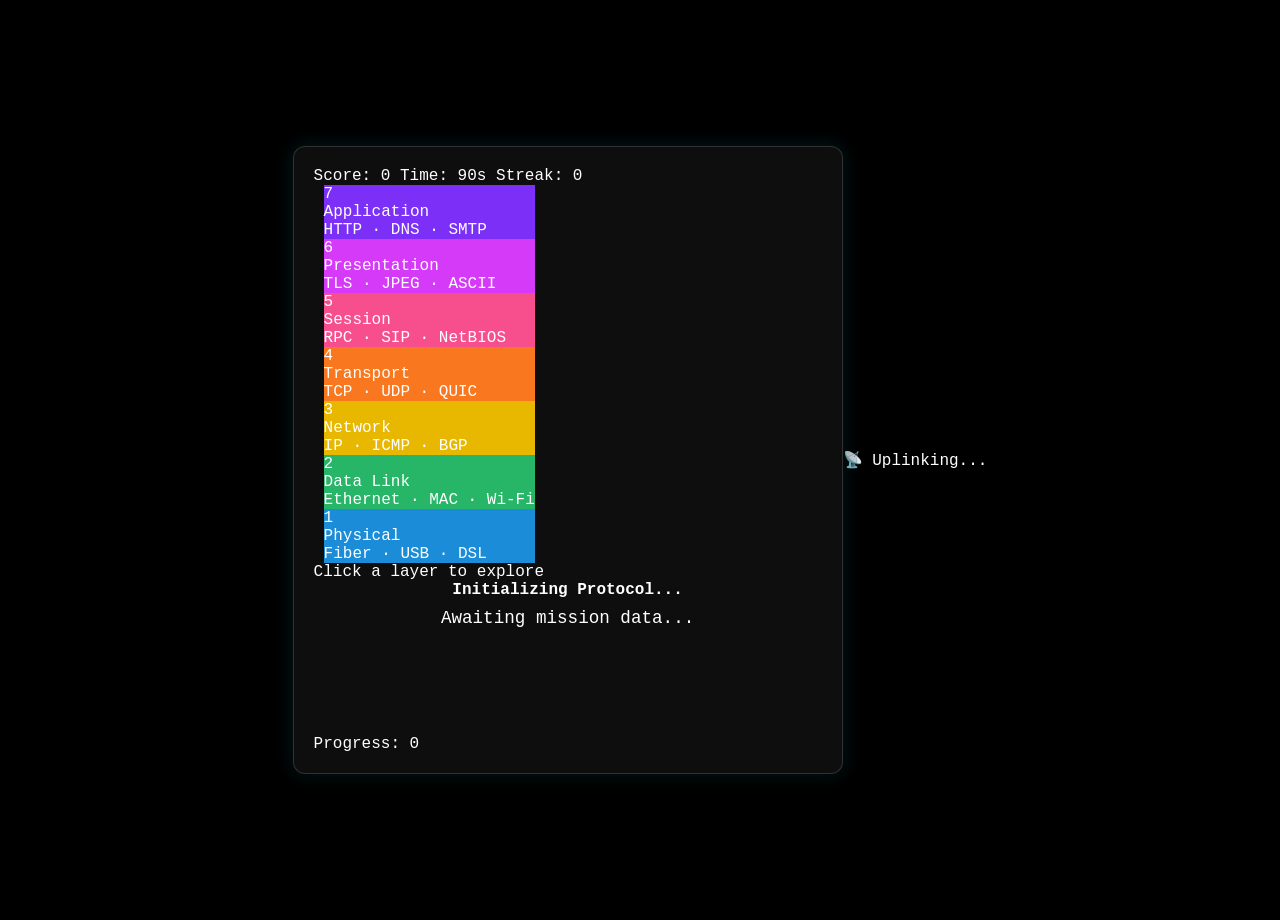
==== index.html @ a2200857 "Update meta tags and restructure HTML layout" ====
<!DOCTYPE html>
<html lang="en">
<head>
  <meta charset="UTF-8">
  <meta name="viewport" content="width=device-width, initial-scale=1.0, viewport-fit=cover">
  <meta name="description" content="Supreme OSI Model Quiz - Interactive Trainer and Logic Quiz.">
  <meta name="theme-color" content="#000000">
  <meta name="color-scheme" content="dark">
  
  <meta http-equiv="Content-Security-Policy" content="default-src 'none'; script-src 'self' 'unsafe-inline'; style-src 'self' 'unsafe-inline'; connect-src https://dark-hall-6deb.dylangrow.workers.dev; img-src 'self' data:; manifest-src 'self';">

  <link rel="icon" href="data:image/svg+xml,<svg xmlns=%22http://www.w3.org/2000/svg%22 viewBox=%220 0 100 100%22><text y=%22.9em%22 font-size=%2290%22>🌐</text></svg>">
  <link rel="stylesheet" href="style.css">
  <link rel="manifest" href="manifest.json">
  <title>OSI Protocol Trainer</title>
</head>
<body>

  <main id="game-container">
    <header id="hud">
      <span id="score">Score: 0</span>
      <span id="timer">Time: 90s</span>
      <span id="streak">Streak: 0</span>
    </header>

    <div class="progress-container">
      <div id="progress-bar"></div>
    </div>

    <div id="main-layout">
      
      <aside id="visual-stack-container">
        <div style="display:flex; gap:10px; align-items:flex-start;">
          
          <div id="packet-track">
            <div class="packet" id="pkt"></div>
          </div>

          <div id="osi-stack">
            <div class="layer" id="l7" style="background:#7b2ff7; --glow:#7b2ff755;" onclick="toggleLayerDetail(7)">
              <div class="layer-num">7</div>
              <div class="layer-name">Application</div>
              <div class="layer-proto tw" id="p7">HTTP · DNS · SMTP</div>
            </div>
            <div class="layer" id="l6" style="background:#d63af9; --glow:#d63af955;" onclick="toggleLayerDetail(6)">
              <div class="layer-num">6</div>
              <div class="layer-name">Presentation</div>
              <div class="layer-proto tw" id="p6">TLS · JPEG · ASCII</div>
            </div>
            <div class="layer" id="l5" style="background:#f74e8e; --glow:#f74e8e55;" onclick="toggleLayerDetail(5)">
              <div class="layer-num">5</div>
              <div class="layer-name">Session</div>
              <div class="layer-proto tw" id="p5">RPC · SIP · NetBIOS</div>
            </div>
            <div class="layer" id="l4" style="background:#f9771e; --glow:#f9771e55;" onclick="toggleLayerDetail(4)">
              <div class="layer-num">4</div>
              <div class="layer-name">Transport</div>
              <div class="layer-proto tw" id="p4">TCP · UDP · QUIC</div>
            </div>
            <div class="layer" id="l3" style="background:#e8b800; --glow:#e8b80055;" onclick="toggleLayerDetail(3)">
              <div class="layer-num">3</div>
              <div class="layer-name">Network</div>
              <div class="layer-proto tw" id="p3">IP · ICMP · BGP</div>
            </div>
            <div class="layer" id="l2" style="background:#27b567; --glow:#27b56755;" onclick="toggleLayerDetail(2)">
              <div class="layer-num">2</div>
              <div class="layer-name">Data Link</div>
              <div class="layer-proto tw" id="p2">Ethernet · MAC · Wi-Fi</div>
            </div>
            <div class="layer" id="l1" style="background:#1a8cd8; --glow:#1a8cd855;" onclick="toggleLayerDetail(1)">
              <div class="layer-num">1</div>
              <div class="layer-name">Physical</div>
              <div class="layer-proto tw" id="p1">Fiber · USB · DSL</div>
            </div>
          </div>
        </div>
        
        <div id="detail-panel" class="detail-panel"></div>
        <div class="legend">Click a layer to explore</div>
      </aside>

      <section id="question-container">
        <h2 id="layer-display">Initializing Protocol...</h2>
        <p id="question">Awaiting mission data...</p>
        <div id="options"></div>
        <div id="feedback" role="alert"></div>
      </section>
    </div>

    <div id="total">Progress: 0</div>
  </main>

  <div id="loading" style="display:none;">📡 Uplinking...</div>

  <script src="app.js" defer></script>
</body>
</html>
---- style.css ----
:root {
  --bg-color: #000000;
  --panel-bg: rgba(17, 17, 17, 0.85);
  --text-main: #ffffff;
  --cyan-neon: #00e5ff;
  --gold-neon: #ffb612; 
  --red-neon: #ff1744;
  --glass-border: rgba(255, 255, 255, 0.15);
}

/* Base Reset & Accessibility */
* {
  box-sizing: border-box;
}

body, html {
  margin: 0;
  padding: 0;
  width: 100%;
  min-height: 100dvh; /* Accounts for mobile address bars */
  background-color: var(--bg-color);
  color: var(--text-main);
  font-family: ui-monospace, SFMono-Regular, Menlo, Monaco, Consolas, "Courier New", monospace;
  display: flex;
  justify-content: center;
  align-items: center;
  overflow-x: hidden;
  padding: 10px;
}

/* Fixed Background */
#star-canvas {
  position: fixed; 
  top: 0; left: 0;
  width: 100%; height: 100%;
  z-index: 0;
  pointer-events: none;
}

/* Main UI Container */
#game-container {
  position: relative;
  z-index: 1;
  background: var(--panel-bg);
  backdrop-filter: blur(12px);
  -webkit-backdrop-filter: blur(12px);
  border: 1px solid var(--glass-border);
  border-radius: 12px;
  padding: 1.25rem; 
  width: 100%;
  max-width: 550px;
  max-height: calc(100dvh - 30px); /* Keeps it on screen */
  overflow-y: auto; /* Internal scroll for long questions */
  box-shadow: 0 8px 32px rgba(0, 0, 0, 0.5), 0 0 20px rgba(0, 229, 255, 0.15);
  display: flex;
  flex-direction: column;
}

h1 {
  margin: 0;
  font-size: 1.5rem;
  color: var(--cyan-neon);
  text-transform: uppercase;
  letter-spacing: 2px;
  text-shadow: 0 0 10px rgba(0, 229, 255, 0.5);
  text-align: center;
}

.progress-row {
  margin: 0.75rem 0;
}

#layer-display {
  font-size: 1rem;
  margin: 0 0 0.4rem 0;
  text-align: center;
  color: var(--text-main);
  font-weight: bold;
}

.progress-bar-wrap {
  width: 100%;
  height: 8px;
  background: rgba(255, 255, 255, 0.2);
  border-radius: 4px;
  overflow: hidden;
}

.progress-bar-fill {
  height: 100%;
  width: 14%;
  background: var(--gold-neon);
  box-shadow: 0 0 10px var(--gold-neon);
  transition: width 0.4s ease;
}

/* Question Area */
#question {
  font-size: 1.1rem;
  line-height: 1.4;
  margin-top: 0;
  margin-bottom: 1rem;
  text-align: center;
}

#options {
  display: flex;
  flex-direction: column;
  gap: 8px;
}

/* Senior-Friendly Buttons */
.option-btn {
  background: rgba(0, 0, 0, 0.6);
  color: var(--text-main);
  border: 1px solid var(--glass-border);
  padding: 12px 16px;
  border-radius: 6px;
  cursor: pointer;
  font-family: inherit;
  font-size: 1.05rem;
  min-height: 48px; /* Accessible touch target */
  transition: all 0.2s ease;
  text-align: left;
  line-height: 1.3;
}

.option-btn:hover:not(:disabled) {
  border-color: var(--cyan-neon);
  box-shadow: 0 0 10px rgba(0, 229, 255, 0.3);
  background: rgba(0, 229, 255, 0.1);
}

.option-btn:disabled {
  opacity: 0.5;
  cursor: not-allowed;
}

/* Feedback & Alerts */
#feedback {
  margin-top: 1rem;
  min-height: 4.5rem; /* Reserves space to prevent jumping */
}

.feedback-box {
  padding: 10px 14px;
  border-radius: 8px;
  font-size: 0.95rem;
  line-height: 1.4;
  text-align: left;
  animation: slideUp 0.3s ease-out forwards;
}

.feedback-box.success {
  background: rgba(0, 230, 118, 0.15);
  border-left: 4px solid #00e676;
  color: #00e676;
}

.feedback-box.error {
  background: rgba(255, 23, 68, 0.15);
  border-left: 4px solid #ff1744;
  color: #ff1744;
  font-weight: bold;
}

/* Post-Game Report */
.post-action {
  background: rgba(255, 23, 68, 0.1);
  border-left: 4px solid var(--red-neon);
  padding: 15px;
  margin: 10px 0;
  text-align: left;
  border-radius: 4px;
}

.post-action h3 { margin: 0 0 5px 0; color: var(--red-neon); font-size: 1.1rem; }
.post-action a { color: var(--cyan-neon); text-decoration: none; font-weight: bold; display: inline-block; margin-top: 8px; font-size: 1.05rem;}
.post-action a:hover { text-decoration: underline; color: var(--gold-neon); }

/* Interaction Animations */
.option-btn.correct-pulse {
  background: rgba(0, 230, 118, 0.2);
  border-color: #00e676;
  box-shadow: 0 0 15px rgba(0, 230, 118, 0.4);
  color: #00e676;
}

.option-btn.error-shake {
  background: rgba(255, 23, 68, 0.2);
  border-color: #ff1744;
  color: #ff1744;
  animation: errorShake 0.4s ease-in-out;
}

.option-btn.correct-highlight {
  border-color: #00e676;
  box-shadow: inset 0 0 10px rgba(0, 230, 118, 0.3);
}

@keyframes slideUp {
  from { transform: translateY(10px); opacity: 0; }
  to { transform: translateY(0); opacity: 1; }
}

@keyframes errorShake {
  0%, 100% { transform: translateX(0); }
  20%, 60% { transform: translateX(-6px); }
  40%, 80% { transform: translateX(6px); }
}

/* Scrollbar Handling */
#game-container::-webkit-scrollbar {
  width: 6px;
}
#game-container::-webkit-scrollbar-track {
  background: rgba(255,255,255,0.05); 
  border-radius: 4px;
}
#game-container::-webkit-scrollbar-thumb {
  background: rgba(255,255,255,0.2); 
  border-radius: 4px;
}
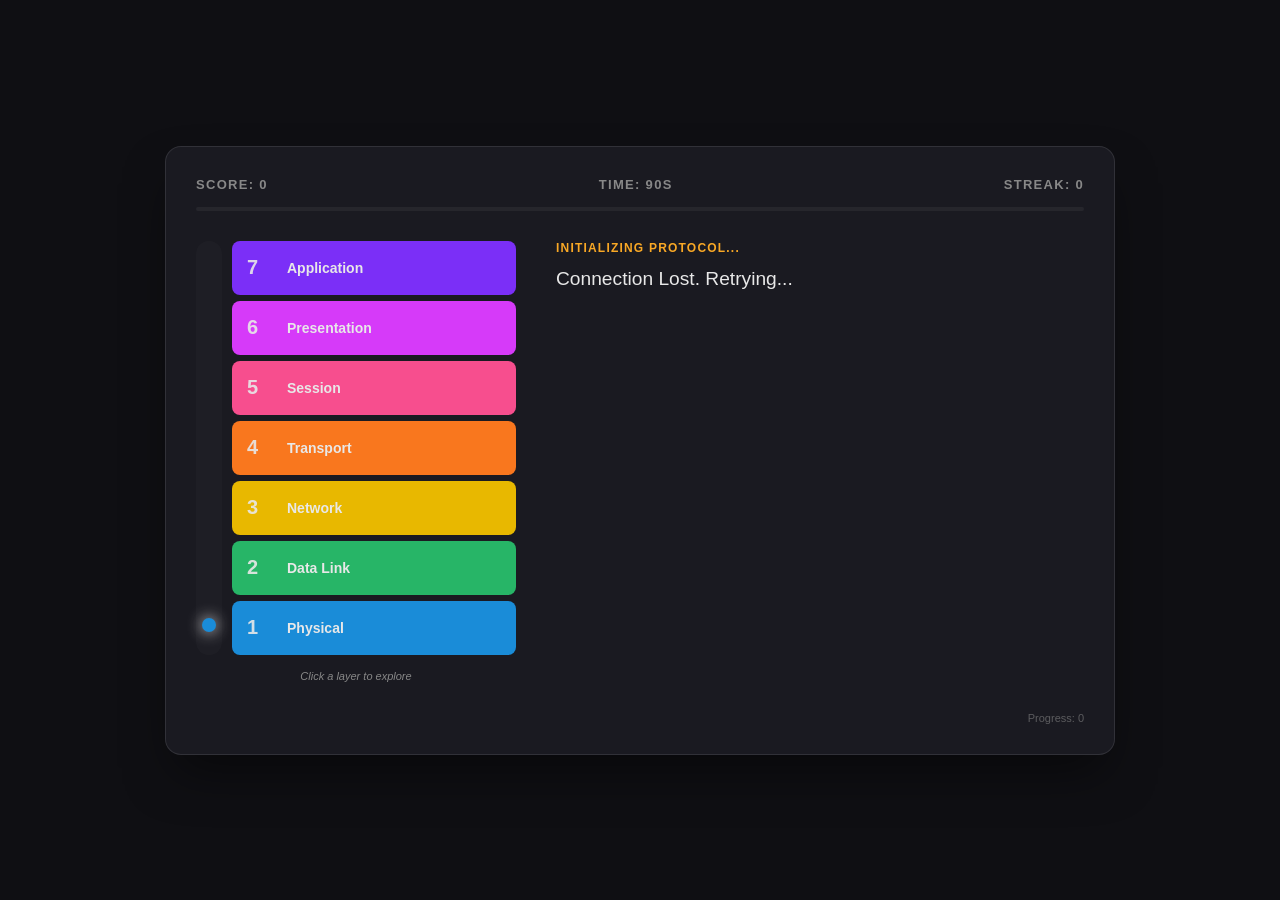
==== commit f4a4913a: "Change onclick handlers from toggleLayerDetail to toggle" ====
--- a/index.html
+++ b/index.html
@@ -37,37 +37,37 @@
           </div>
 
           <div id="osi-stack">
-            <div class="layer" id="l7" style="background:#7b2ff7; --glow:#7b2ff755;" onclick="toggleLayerDetail(7)">
+            <div class="layer" id="l7" style="background:#7b2ff7; --glow:#7b2ff755;" onclick="toggle(7)">
               <div class="layer-num">7</div>
               <div class="layer-name">Application</div>
               <div class="layer-proto tw" id="p7">HTTP · DNS · SMTP</div>
             </div>
-            <div class="layer" id="l6" style="background:#d63af9; --glow:#d63af955;" onclick="toggleLayerDetail(6)">
+            <div class="layer" id="l6" style="background:#d63af9; --glow:#d63af955;" onclick="toggle(6)">
               <div class="layer-num">6</div>
               <div class="layer-name">Presentation</div>
               <div class="layer-proto tw" id="p6">TLS · JPEG · ASCII</div>
             </div>
-            <div class="layer" id="l5" style="background:#f74e8e; --glow:#f74e8e55;" onclick="toggleLayerDetail(5)">
+            <div class="layer" id="l5" style="background:#f74e8e; --glow:#f74e8e55;" onclick="toggle(5)">
               <div class="layer-num">5</div>
               <div class="layer-name">Session</div>
               <div class="layer-proto tw" id="p5">RPC · SIP · NetBIOS</div>
             </div>
-            <div class="layer" id="l4" style="background:#f9771e; --glow:#f9771e55;" onclick="toggleLayerDetail(4)">
+            <div class="layer" id="l4" style="background:#f9771e; --glow:#f9771e55;" onclick="toggle(4)">
               <div class="layer-num">4</div>
               <div class="layer-name">Transport</div>
               <div class="layer-proto tw" id="p4">TCP · UDP · QUIC</div>
             </div>
-            <div class="layer" id="l3" style="background:#e8b800; --glow:#e8b80055;" onclick="toggleLayerDetail(3)">
+            <div class="layer" id="l3" style="background:#e8b800; --glow:#e8b80055;" onclick="toggle(3)">
               <div class="layer-num">3</div>
               <div class="layer-name">Network</div>
               <div class="layer-proto tw" id="p3">IP · ICMP · BGP</div>
             </div>
-            <div class="layer" id="l2" style="background:#27b567; --glow:#27b56755;" onclick="toggleLayerDetail(2)">
+            <div class="layer" id="l2" style="background:#27b567; --glow:#27b56755;" onclick="toggle(2)">
               <div class="layer-num">2</div>
               <div class="layer-name">Data Link</div>
               <div class="layer-proto tw" id="p2">Ethernet · MAC · Wi-Fi</div>
             </div>
-            <div class="layer" id="l1" style="background:#1a8cd8; --glow:#1a8cd855;" onclick="toggleLayerDetail(1)">
+            <div class="layer" id="l1" style="background:#1a8cd8; --glow:#1a8cd855;" onclick="toggle(1)">
               <div class="layer-num">1</div>
               <div class="layer-name">Physical</div>
               <div class="layer-proto tw" id="p1">Fiber · USB · DSL</div>
--- a/style.css
+++ b/style.css
@@ -1,223 +1,268 @@
 :root {
-  --bg-color: #000000;
-  --panel-bg: rgba(17, 17, 17, 0.85);
-  --text-main: #ffffff;
-  --cyan-neon: #00e5ff;
-  --gold-neon: #ffb612; 
-  --red-neon: #ff1744;
-  --glass-border: rgba(255, 255, 255, 0.15);
-}
-
-/* Base Reset & Accessibility */
-* {
-  box-sizing: border-box;
-}
-
-body, html {
-  margin: 0;
-  padding: 0;
+  --bg: #0f0f13;
+  --panel: #1a1a21;
+  --accent: #f9a825;
+  --text: #e8e8e8;
+  --text-muted: #888;
+  --border: rgba(255, 255, 255, 0.1);
+  --correct: #27b567;
+  --wrong: #f74e8e;
+}
+
+* { box-sizing: border-box; margin: 0; padding: 0; }
+
+body {
+  font-family: -apple-system, BlinkMacSystemFont, "Segoe UI", Roboto, sans-serif;
+  background: var(--bg);
+  color: var(--text);
+  min-height: 100vh;
+  display: flex;
+  align-items: center;
+  justify-content: center;
+  padding: 20px;
+}
+
+#game-container {
   width: 100%;
-  min-height: 100dvh; /* Accounts for mobile address bars */
-  background-color: var(--bg-color);
-  color: var(--text-main);
-  font-family: ui-monospace, SFMono-Regular, Menlo, Monaco, Consolas, "Courier New", monospace;
-  display: flex;
-  justify-content: center;
+  max-width: 950px;
+  background: var(--panel);
+  padding: 30px;
+  border-radius: 16px;
+  border: 1px solid var(--border);
+  box-shadow: 0 25px 50px -12px rgba(0, 0, 0, 0.5);
+}
+
+/* HUD & Progress */
+#hud {
+  display: flex;
+  justify-content: space-between;
+  font-size: 13px;
+  font-weight: 600;
+  text-transform: uppercase;
+  letter-spacing: 0.1em;
+  color: var(--text-muted);
+  margin-bottom: 15px;
+}
+
+.progress-container {
+  width: 100%;
+  height: 4px;
+  background: rgba(255,255,255,0.05);
+  border-radius: 2px;
+  margin-bottom: 30px;
+  overflow: hidden;
+}
+
+#progress-bar {
+  height: 100%;
+  width: 0%;
+  background: var(--accent);
+  transition: width 0.4s cubic-bezier(0.4, 0, 0.2, 1);
+  box-shadow: 0 0 10px var(--accent);
+}
+
+/* Layout Grid */
+#main-layout {
+  display: grid;
+  grid-template-columns: 320px 1fr;
+  gap: 40px;
+  align-items: start;
+}
+
+/* LEFT: OSI Visualizer */
+#visual-stack-container {
+  position: relative;
+}
+
+#packet-track {
+  width: 26px;
+  flex-shrink: 0;
+  position: relative;
+  align-self: stretch;
+  background: rgba(255,255,255,0.02);
+  border-radius: 13px;
+}
+
+/* ANIMATION FIX: Packet Transition */
+.packet {
+  position: absolute;
+  left: 50%;
+  transform: translateX(-50%);
+  width: 14px;
+  height: 14px;
+  border-radius: 50%;
+  z-index: 20;
+  pointer-events: none;
+  opacity: 0;
+  box-shadow: 0 0 15px currentColor;
+  transition: top 0.6s cubic-bezier(0.4, 0, 0.2, 1), opacity 0.3s, background 0.3s;
+}
+
+#osi-stack {
+  flex: 1;
+  display: flex;
+  flex-direction: column;
+  gap: 6px;
+}
+
+.layer {
+  position: relative;
+  border-radius: 8px;
+  height: 54px;
+  display: flex;
   align-items: center;
-  overflow-x: hidden;
-  padding: 10px;
-}
-
-/* Fixed Background */
-#star-canvas {
-  position: fixed; 
-  top: 0; left: 0;
-  width: 100%; height: 100%;
-  z-index: 0;
-  pointer-events: none;
-}
-
-/* Main UI Container */
-#game-container {
-  position: relative;
-  z-index: 1;
-  background: var(--panel-bg);
-  backdrop-filter: blur(12px);
-  -webkit-backdrop-filter: blur(12px);
-  border: 1px solid var(--glass-border);
-  border-radius: 12px;
-  padding: 1.25rem; 
-  width: 100%;
-  max-width: 550px;
-  max-height: calc(100dvh - 30px); /* Keeps it on screen */
-  overflow-y: auto; /* Internal scroll for long questions */
-  box-shadow: 0 8px 32px rgba(0, 0, 0, 0.5), 0 0 20px rgba(0, 229, 255, 0.15);
-  display: flex;
-  flex-direction: column;
-}
-
-h1 {
-  margin: 0;
-  font-size: 1.5rem;
-  color: var(--cyan-neon);
+  padding: 0 14px;
+  cursor: pointer;
+  transition: all 0.2s ease;
+  border: 1.5px solid transparent;
+  animation: slideIn 0.4s ease both;
+}
+
+.layer:hover {
+  transform: translateX(6px);
+  filter: brightness(1.1);
+}
+
+/* SYNC FIX: Active state for both Quiz and Explorer */
+.layer.active {
+  transform: translateX(8px) scale(1.02);
+  filter: brightness(1.15);
+  border-color: rgba(255,255,255,0.4) !important;
+  animation: pulse 2s infinite !important;
+  z-index: 10;
+}
+
+.layer-num { font-size: 20px; font-weight: 700; min-width: 30px; opacity: 0.9; }
+.layer-name { font-size: 14px; font-weight: 600; flex: 1; padding-left: 10px; }
+
+/* ANIMATION FIX: Typewriter base state */
+.layer-proto { 
+  font-size: 10px; 
+  opacity: 0.7; 
+  white-space: nowrap; 
+  overflow: hidden; 
+  width: 0; 
+}
+
+/* Detail Panel */
+.detail-panel {
+  margin-top: 15px;
+  border-radius: 10px;
+  padding: 18px;
+  border: 1px solid rgba(255,255,255,0.1);
+  background: rgba(255,255,255,0.03);
+  display: none;
+  animation: fadeUp 0.3s ease both;
+}
+.detail-panel.visible { display: block; }
+
+/* RIGHT: Quiz Section */
+#question-container {
+  animation: fadeUp 0.5s ease both;
+}
+
+#layer-display {
+  font-size: 12px;
+  color: var(--accent);
   text-transform: uppercase;
-  letter-spacing: 2px;
-  text-shadow: 0 0 10px rgba(0, 229, 255, 0.5);
+  margin-bottom: 10px;
+  letter-spacing: 0.1em;
+}
+
+#question {
+  font-size: 1.2rem;
+  line-height: 1.5;
+  margin-bottom: 25px;
+  font-weight: 500;
+}
+
+#options {
+  display: grid;
+  grid-template-columns: 1fr;
+  gap: 10px;
+}
+
+.option {
+  background: rgba(255,255,255,0.05);
+  border: 1px solid var(--border);
+  color: var(--text);
+  padding: 16px 20px;
+  border-radius: 10px;
+  cursor: pointer;
+  text-align: left;
+  font-size: 14px;
+  transition: all 0.2s;
+}
+
+.option:hover {
+  background: rgba(255,255,255,0.08);
+  border-color: rgba(255,255,255,0.3);
+  transform: translateY(-1px);
+}
+
+/* Feedback & Explanations */
+#feedback {
+  margin-top: 20px;
+  font-size: 15px;
+  font-weight: 600;
+}
+
+.expl {
+  display: block;
+  font-weight: 400;
+  font-size: 13px;
+  margin-top: 8px;
+  color: #aaa;
+  line-height: 1.4;
+}
+
+.correct { color: var(--correct); }
+.wrong { color: var(--wrong); }
+
+/* ANIMATION KEYFRAMES */
+@keyframes slideIn {
+  from { opacity: 0; transform: translateX(-30px); }
+  to { opacity: 1; transform: translateX(0); }
+}
+
+@keyframes pulse {
+  0%, 100% { box-shadow: 0 0 0 0 var(--glow); }
+  50% { box-shadow: 0 0 0 10px transparent; }
+}
+
+@keyframes fadeUp {
+  from { opacity: 0; transform: translateY(10px); }
+  to { opacity: 1; transform: translateY(0); }
+}
+
+@keyframes typewriter {
+  from { width: 0; }
+  to { width: 100%; }
+}
+
+.tw.run { animation: typewriter 0.8s steps(35) forwards; }
+
+#total {
+  margin-top: 30px;
+  font-size: 11px;
+  color: var(--text-muted);
+  text-align: right;
+  opacity: 0.6;
+}
+
+#loading {
+  position: fixed;
+  bottom: 20px;
+  right: 20px;
+  font-size: 12px;
+  color: var(--accent);
+  letter-spacing: 0.05em;
+}
+
+.legend {
+  margin-top: 15px;
+  font-size: 11px;
+  color: var(--text-muted);
   text-align: center;
-}
-
-.progress-row {
-  margin: 0.75rem 0;
-}
-
-#layer-display {
-  font-size: 1rem;
-  margin: 0 0 0.4rem 0;
-  text-align: center;
-  color: var(--text-main);
-  font-weight: bold;
-}
-
-.progress-bar-wrap {
-  width: 100%;
-  height: 8px;
-  background: rgba(255, 255, 255, 0.2);
-  border-radius: 4px;
-  overflow: hidden;
-}
-
-.progress-bar-fill {
-  height: 100%;
-  width: 14%;
-  background: var(--gold-neon);
-  box-shadow: 0 0 10px var(--gold-neon);
-  transition: width 0.4s ease;
-}
-
-/* Question Area */
-#question {
-  font-size: 1.1rem;
-  line-height: 1.4;
-  margin-top: 0;
-  margin-bottom: 1rem;
-  text-align: center;
-}
-
-#options {
-  display: flex;
-  flex-direction: column;
-  gap: 8px;
-}
-
-/* Senior-Friendly Buttons */
-.option-btn {
-  background: rgba(0, 0, 0, 0.6);
-  color: var(--text-main);
-  border: 1px solid var(--glass-border);
-  padding: 12px 16px;
-  border-radius: 6px;
-  cursor: pointer;
-  font-family: inherit;
-  font-size: 1.05rem;
-  min-height: 48px; /* Accessible touch target */
-  transition: all 0.2s ease;
-  text-align: left;
-  line-height: 1.3;
-}
-
-.option-btn:hover:not(:disabled) {
-  border-color: var(--cyan-neon);
-  box-shadow: 0 0 10px rgba(0, 229, 255, 0.3);
-  background: rgba(0, 229, 255, 0.1);
-}
-
-.option-btn:disabled {
-  opacity: 0.5;
-  cursor: not-allowed;
-}
-
-/* Feedback & Alerts */
-#feedback {
-  margin-top: 1rem;
-  min-height: 4.5rem; /* Reserves space to prevent jumping */
-}
-
-.feedback-box {
-  padding: 10px 14px;
-  border-radius: 8px;
-  font-size: 0.95rem;
-  line-height: 1.4;
-  text-align: left;
-  animation: slideUp 0.3s ease-out forwards;
-}
-
-.feedback-box.success {
-  background: rgba(0, 230, 118, 0.15);
-  border-left: 4px solid #00e676;
-  color: #00e676;
-}
-
-.feedback-box.error {
-  background: rgba(255, 23, 68, 0.15);
-  border-left: 4px solid #ff1744;
-  color: #ff1744;
-  font-weight: bold;
-}
-
-/* Post-Game Report */
-.post-action {
-  background: rgba(255, 23, 68, 0.1);
-  border-left: 4px solid var(--red-neon);
-  padding: 15px;
-  margin: 10px 0;
-  text-align: left;
-  border-radius: 4px;
-}
-
-.post-action h3 { margin: 0 0 5px 0; color: var(--red-neon); font-size: 1.1rem; }
-.post-action a { color: var(--cyan-neon); text-decoration: none; font-weight: bold; display: inline-block; margin-top: 8px; font-size: 1.05rem;}
-.post-action a:hover { text-decoration: underline; color: var(--gold-neon); }
-
-/* Interaction Animations */
-.option-btn.correct-pulse {
-  background: rgba(0, 230, 118, 0.2);
-  border-color: #00e676;
-  box-shadow: 0 0 15px rgba(0, 230, 118, 0.4);
-  color: #00e676;
-}
-
-.option-btn.error-shake {
-  background: rgba(255, 23, 68, 0.2);
-  border-color: #ff1744;
-  color: #ff1744;
-  animation: errorShake 0.4s ease-in-out;
-}
-
-.option-btn.correct-highlight {
-  border-color: #00e676;
-  box-shadow: inset 0 0 10px rgba(0, 230, 118, 0.3);
-}
-
-@keyframes slideUp {
-  from { transform: translateY(10px); opacity: 0; }
-  to { transform: translateY(0); opacity: 1; }
-}
-
-@keyframes errorShake {
-  0%, 100% { transform: translateX(0); }
-  20%, 60% { transform: translateX(-6px); }
-  40%, 80% { transform: translateX(6px); }
-}
-
-/* Scrollbar Handling */
-#game-container::-webkit-scrollbar {
-  width: 6px;
-}
-#game-container::-webkit-scrollbar-track {
-  background: rgba(255,255,255,0.05); 
-  border-radius: 4px;
-}
-#game-container::-webkit-scrollbar-thumb {
-  background: rgba(255,255,255,0.2); 
-  border-radius: 4px;
-}
+  font-style: italic;
+}
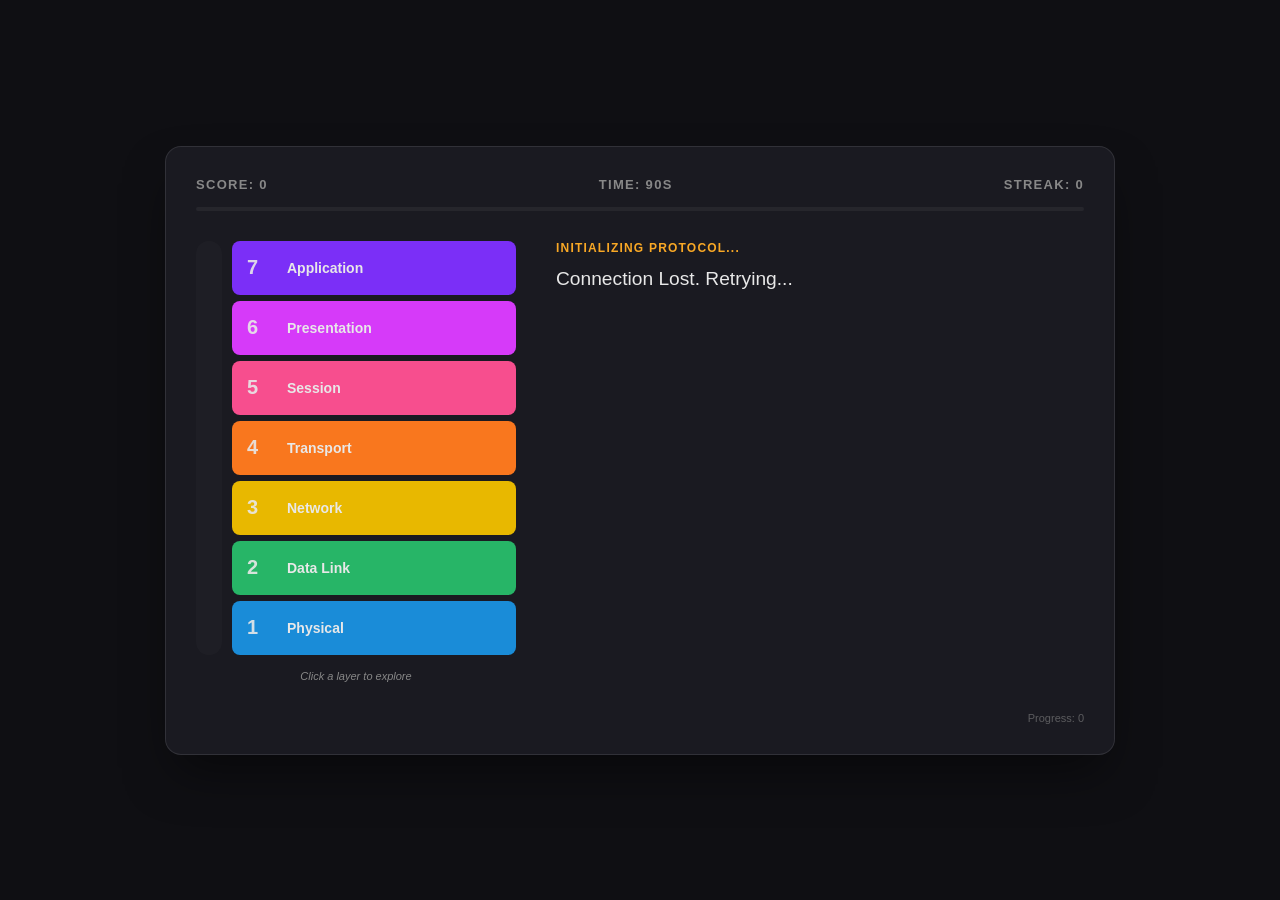
==== commit bc722cb3: "Refactor HTML structure and clean up code" ====
--- a/index.html
+++ b/index.html
@@ -3,15 +3,7 @@
 <head>
   <meta charset="UTF-8">
   <meta name="viewport" content="width=device-width, initial-scale=1.0, viewport-fit=cover">
-  <meta name="description" content="Supreme OSI Model Quiz - Interactive Trainer and Logic Quiz.">
-  <meta name="theme-color" content="#000000">
-  <meta name="color-scheme" content="dark">
-  
-  <meta http-equiv="Content-Security-Policy" content="default-src 'none'; script-src 'self' 'unsafe-inline'; style-src 'self' 'unsafe-inline'; connect-src https://dark-hall-6deb.dylangrow.workers.dev; img-src 'self' data:; manifest-src 'self';">
-
-  <link rel="icon" href="data:image/svg+xml,<svg xmlns=%22http://www.w3.org/2000/svg%22 viewBox=%220 0 100 100%22><text y=%22.9em%22 font-size=%2290%22>🌐</text></svg>">
   <link rel="stylesheet" href="style.css">
-  <link rel="manifest" href="manifest.json">
   <title>OSI Protocol Trainer</title>
 </head>
 <body>
@@ -40,37 +32,37 @@
             <div class="layer" id="l7" style="background:#7b2ff7; --glow:#7b2ff755;" onclick="toggle(7)">
               <div class="layer-num">7</div>
               <div class="layer-name">Application</div>
-              <div class="layer-proto tw" id="p7">HTTP · DNS · SMTP</div>
+              <div class="layer-proto" id="p7">HTTP · DNS · SMTP</div>
             </div>
             <div class="layer" id="l6" style="background:#d63af9; --glow:#d63af955;" onclick="toggle(6)">
               <div class="layer-num">6</div>
               <div class="layer-name">Presentation</div>
-              <div class="layer-proto tw" id="p6">TLS · JPEG · ASCII</div>
+              <div class="layer-proto" id="p6">TLS · JPEG · ASCII</div>
             </div>
             <div class="layer" id="l5" style="background:#f74e8e; --glow:#f74e8e55;" onclick="toggle(5)">
               <div class="layer-num">5</div>
               <div class="layer-name">Session</div>
-              <div class="layer-proto tw" id="p5">RPC · SIP · NetBIOS</div>
+              <div class="layer-proto" id="p5">RPC · SIP · NetBIOS</div>
             </div>
             <div class="layer" id="l4" style="background:#f9771e; --glow:#f9771e55;" onclick="toggle(4)">
               <div class="layer-num">4</div>
               <div class="layer-name">Transport</div>
-              <div class="layer-proto tw" id="p4">TCP · UDP · QUIC</div>
+              <div class="layer-proto" id="p4">TCP · UDP · QUIC</div>
             </div>
             <div class="layer" id="l3" style="background:#e8b800; --glow:#e8b80055;" onclick="toggle(3)">
               <div class="layer-num">3</div>
               <div class="layer-name">Network</div>
-              <div class="layer-proto tw" id="p3">IP · ICMP · BGP</div>
+              <div class="layer-proto" id="p3">IP · ICMP · BGP</div>
             </div>
             <div class="layer" id="l2" style="background:#27b567; --glow:#27b56755;" onclick="toggle(2)">
               <div class="layer-num">2</div>
               <div class="layer-name">Data Link</div>
-              <div class="layer-proto tw" id="p2">Ethernet · MAC · Wi-Fi</div>
+              <div class="layer-proto" id="p2">Ethernet · MAC · Wi-Fi</div>
             </div>
             <div class="layer" id="l1" style="background:#1a8cd8; --glow:#1a8cd855;" onclick="toggle(1)">
               <div class="layer-num">1</div>
               <div class="layer-name">Physical</div>
-              <div class="layer-proto tw" id="p1">Fiber · USB · DSL</div>
+              <div class="layer-proto" id="p1">Fiber · USB · DSL</div>
             </div>
           </div>
         </div>
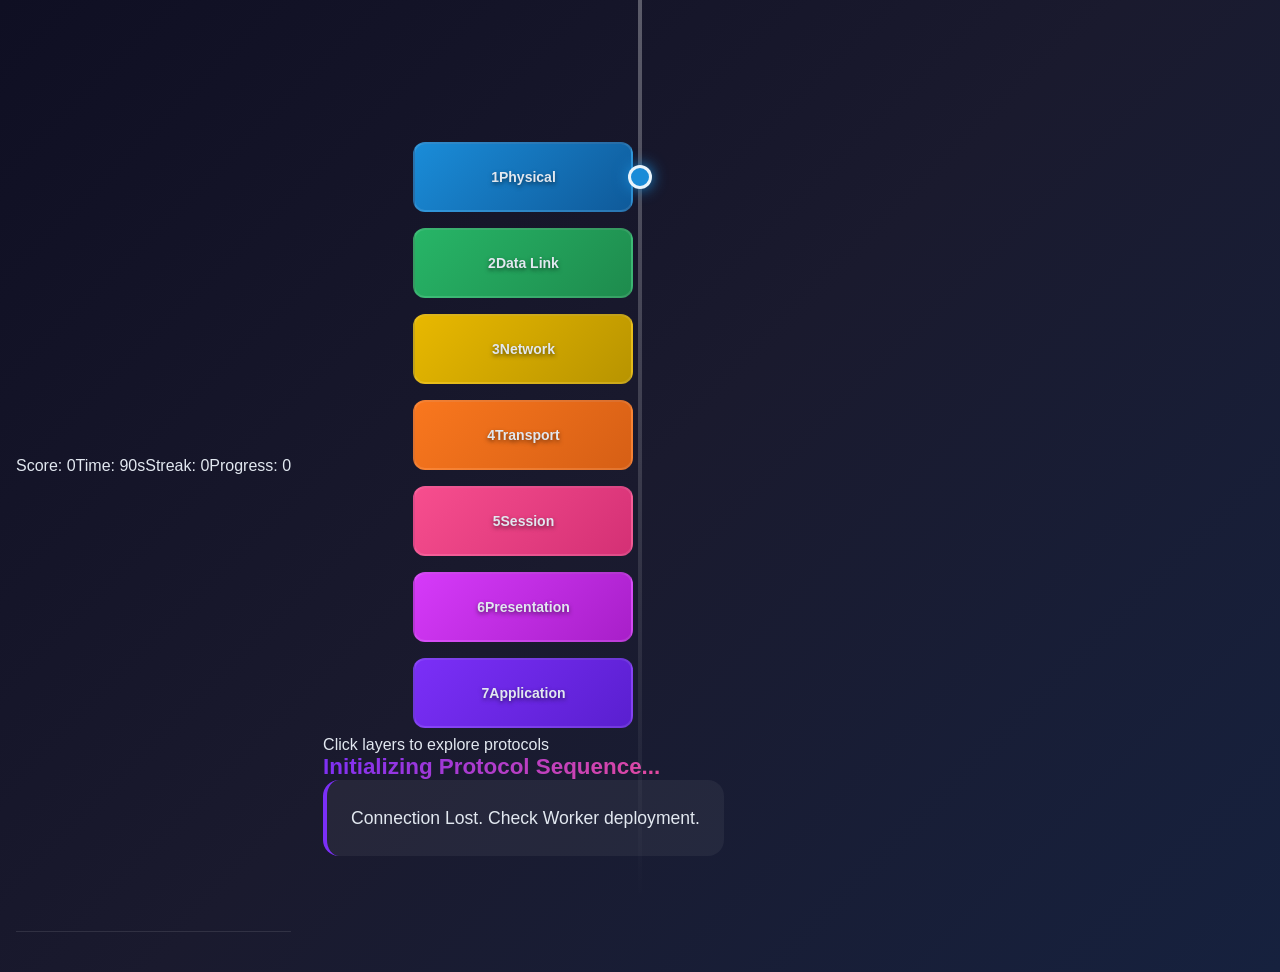
==== commit 69d3b505: "Rename title from 'OSI Protocol Trainer' to 'Fix My OSI Trainer'" ====
--- a/index.html
+++ b/index.html
@@ -4,85 +4,82 @@
   <meta charset="UTF-8">
   <meta name="viewport" content="width=device-width, initial-scale=1.0, viewport-fit=cover">
   <link rel="stylesheet" href="style.css">
-  <title>OSI Protocol Trainer</title>
+  <title>Fix My OSI Trainer</title>
 </head>
 <body>
-
-  <main id="game-container">
+  <div class="container">
+    <!-- HUD -->
     <header id="hud">
       <span id="score">Score: 0</span>
       <span id="timer">Time: 90s</span>
+      <div class="progress-container">
+        <div id="progress-fill" class="progress-fill"></div>
+      </div>
       <span id="streak">Streak: 0</span>
+      <span id="total">Progress: 0</span>
     </header>
 
-    <div class="progress-container">
-      <div id="progress-bar"></div>
-    </div>
-
     <div id="main-layout">
-      
+      <!-- LEFT: Visual Stack -->
       <aside id="visual-stack-container">
         <div style="display:flex; gap:10px; align-items:flex-start;">
-          
           <div id="packet-track">
             <div class="packet" id="pkt"></div>
           </div>
-
           <div id="osi-stack">
-            <div class="layer" id="l7" style="background:#7b2ff7; --glow:#7b2ff755;" onclick="toggle(7)">
+            <div class="layer" id="l7" onclick="toggle(7)">
               <div class="layer-num">7</div>
               <div class="layer-name">Application</div>
-              <div class="layer-proto" id="p7">HTTP · DNS · SMTP</div>
+              <div class="layer-proto proto-text" id="p7">HTTP · DNS · SMTP</div>
             </div>
-            <div class="layer" id="l6" style="background:#d63af9; --glow:#d63af955;" onclick="toggle(6)">
+            <div class="layer" id="l6" onclick="toggle(6)">
               <div class="layer-num">6</div>
               <div class="layer-name">Presentation</div>
-              <div class="layer-proto" id="p6">TLS · JPEG · ASCII</div>
+              <div class="layer-proto proto-text" id="p6">TLS · JPEG · ASCII</div>
             </div>
-            <div class="layer" id="l5" style="background:#f74e8e; --glow:#f74e8e55;" onclick="toggle(5)">
+            <div class="layer" id="l5" onclick="toggle(5)">
               <div class="layer-num">5</div>
               <div class="layer-name">Session</div>
-              <div class="layer-proto" id="p5">RPC · SIP · NetBIOS</div>
+              <div class="layer-proto proto-text" id="p5">RPC · SIP · NetBIOS</div>
             </div>
-            <div class="layer" id="l4" style="background:#f9771e; --glow:#f9771e55;" onclick="toggle(4)">
+            <div class="layer" id="l4" onclick="toggle(4)">
               <div class="layer-num">4</div>
               <div class="layer-name">Transport</div>
-              <div class="layer-proto" id="p4">TCP · UDP · QUIC</div>
+              <div class="layer-proto proto-text" id="p4">TCP · UDP · QUIC</div>
             </div>
-            <div class="layer" id="l3" style="background:#e8b800; --glow:#e8b80055;" onclick="toggle(3)">
+            <div class="layer" id="l3" onclick="toggle(3)">
               <div class="layer-num">3</div>
               <div class="layer-name">Network</div>
-              <div class="layer-proto" id="p3">IP · ICMP · BGP</div>
+              <div class="layer-proto proto-text" id="p3">IP · ICMP · BGP</div>
             </div>
-            <div class="layer" id="l2" style="background:#27b567; --glow:#27b56755;" onclick="toggle(2)">
+            <div class="layer" id="l2" onclick="toggle(2)">
               <div class="layer-num">2</div>
               <div class="layer-name">Data Link</div>
-              <div class="layer-proto" id="p2">Ethernet · MAC · Wi-Fi</div>
+              <div class="layer-proto proto-text" id="p2">Ethernet · MAC · Wi-Fi</div>
             </div>
-            <div class="layer" id="l1" style="background:#1a8cd8; --glow:#1a8cd855;" onclick="toggle(1)">
+            <div class="layer" id="l1" onclick="toggle(1)">
               <div class="layer-num">1</div>
               <div class="layer-name">Physical</div>
-              <div class="layer-proto" id="p1">Fiber · USB · DSL</div>
+              <div class="layer-proto proto-text" id="p1">Fiber · USB · DSL</div>
             </div>
           </div>
         </div>
         
         <div id="detail-panel" class="detail-panel"></div>
-        <div class="legend">Click a layer to explore</div>
+        <div class="legend">Click layers to explore protocols</div>
       </aside>
 
+      <!-- RIGHT: Quiz -->
       <section id="question-container">
-        <h2 id="layer-display">Initializing Protocol...</h2>
-        <p id="question">Awaiting mission data...</p>
+        <h2 id="layer-display">Initializing Protocol Sequence...</h2>
+        <div id="question">Awaiting layer transmission...</div>
         <div id="options"></div>
-        <div id="feedback" role="alert"></div>
+        <div id="feedback"></div>
       </section>
     </div>
 
-    <div id="total">Progress: 0</div>
-  </main>
-
-  <div id="loading" style="display:none;">📡 Uplinking...</div>
+    <div id="loading">📡 Uplinking to OSI Core...</div>
+  </div>
 
   <script src="app.js" defer></script>
 </body>
--- a/style.css
+++ b/style.css
@@ -1,268 +1,283 @@
-:root {
-  --bg: #0f0f13;
-  --panel: #1a1a21;
-  --accent: #f9a825;
-  --text: #e8e8e8;
-  --text-muted: #888;
-  --border: rgba(255, 255, 255, 0.1);
-  --correct: #27b567;
-  --wrong: #f74e8e;
-}
+/* OSI Model Trainer - Complete Responsive Stylesheet */
+/* 2-column layout: left stack+packet, right quiz. Fixes alignment, active states, animations. */
 
 * { box-sizing: border-box; margin: 0; padding: 0; }
-
-body {
-  font-family: -apple-system, BlinkMacSystemFont, "Segoe UI", Roboto, sans-serif;
-  background: var(--bg);
-  color: var(--text);
+body { 
+  font-family: 'Segoe UI', Tahoma, Geneva, Verdana, sans-serif; 
+  background: linear-gradient(135deg, #0f0f23 0%, #1a1a2e 50%, #16213e 100%);
+  color: #e2e8f0; 
+  min-height: 100vh; 
+  overflow-x: hidden;
+}
+
+.container {
+  display: flex;
   min-height: 100vh;
+  max-width: 1400px;
+  margin: 0 auto;
+  gap: 2rem;
+  padding: 1rem;
+}
+
+/* LEFT: OSI Stack + Packet Track */
+#osi-stack {
+  flex: 1;
+  display: flex;
+  flex-direction: column-reverse; /* Layer 1 (Physical) at bottom */
+  align-items: center;
+  position: relative;
+  height: 80vh;
+  max-width: 300px;
+  margin: auto;
+}
+
+.layer {
+  width: 220px;
+  height: 70px;
+  margin: 8px 0;
+  border-radius: 12px;
   display: flex;
   align-items: center;
   justify-content: center;
-  padding: 20px;
-}
-
-#game-container {
-  width: 100%;
-  max-width: 950px;
-  background: var(--panel);
-  padding: 30px;
-  border-radius: 16px;
-  border: 1px solid var(--border);
-  box-shadow: 0 25px 50px -12px rgba(0, 0, 0, 0.5);
-}
-
-/* HUD & Progress */
-#hud {
-  display: flex;
-  justify-content: space-between;
-  font-size: 13px;
-  font-weight: 600;
-  text-transform: uppercase;
-  letter-spacing: 0.1em;
-  color: var(--text-muted);
-  margin-bottom: 15px;
-}
-
-.progress-container {
-  width: 100%;
-  height: 4px;
-  background: rgba(255,255,255,0.05);
-  border-radius: 2px;
-  margin-bottom: 30px;
+  font-weight: 700;
+  font-size: 14px;
+  text-shadow: 0 2px 4px rgba(0,0,0,0.5);
+  cursor: pointer;
+  transition: all 0.4s cubic-bezier(0.25, 0.46, 0.45, 0.94);
+  position: relative;
   overflow: hidden;
-}
-
-#progress-bar {
-  height: 100%;
-  width: 0%;
-  background: var(--accent);
-  transition: width 0.4s cubic-bezier(0.4, 0, 0.2, 1);
-  box-shadow: 0 0 10px var(--accent);
-}
-
-/* Layout Grid */
-#main-layout {
-  display: grid;
-  grid-template-columns: 320px 1fr;
-  gap: 40px;
-  align-items: start;
-}
-
-/* LEFT: OSI Visualizer */
-#visual-stack-container {
-  position: relative;
-}
-
-#packet-track {
-  width: 26px;
-  flex-shrink: 0;
-  position: relative;
-  align-self: stretch;
-  background: rgba(255,255,255,0.02);
-  border-radius: 13px;
-}
-
-/* ANIMATION FIX: Packet Transition */
-.packet {
-  position: absolute;
+  border: 2px solid rgba(255,255,255,0.1);
+}
+
+.layer::before {
+  content: attr(data-name);
+  position: absolute;
+  z-index: 2;
+  opacity: 0;
+  transition: opacity 0.3s;
+}
+
+.layer.active::before { opacity: 1; }
+
+.layer.active {
+  transform: translateX(15px) scale(1.08);
+  box-shadow: 0 12px 40px rgba(0,255,0,0.4), 0 0 0 2px rgba(255,255,255,0.8);
+  filter: brightness(1.2) drop-shadow(0 8px 20px rgba(0,255,0,0.3));
+}
+
+/* Layer Colors (match your JS explorerData) */
+#l1 { background: linear-gradient(135deg, #1a8cd8, #0f5a9a); }
+#l2 { background: linear-gradient(135deg, #27b567, #1e8b4d); }
+#l3 { background: linear-gradient(135deg, #e8b800, #b89400); }
+#l4 { background: linear-gradient(135deg, #f9771e, #d65f15); }
+#l5 { background: linear-gradient(135deg, #f74e8e, #d43075); }
+#l6 { background: linear-gradient(135deg, #d63af9, #a81fc9); }
+#l7 { background: linear-gradient(135deg, #7b2ff7, #5a1fd0); }
+
+/* Tidbit Protocol Text Typewriter */
+.proto-text {
+  position: absolute;
+  bottom: -25px;
   left: 50%;
   transform: translateX(-50%);
-  width: 14px;
-  height: 14px;
+  font-size: 11px;
+  font-weight: 500;
+  color: rgba(255,255,255,0.9);
+  white-space: nowrap;
+  overflow: hidden;
+  width: 0;
+  border-right: 1px solid rgba(255,255,255,0.8);
+}
+
+.proto-text.run {
+  animation: 
+    typewriter 2.5s steps(25) forwards,
+    blink-caret 0.75s step-end infinite;
+}
+
+@keyframes typewriter {
+  to { width: 140px; }
+}
+@keyframes blink-caret {
+  0%, 50% { border-color: rgba(255,255,255,0.8); }
+  51%, 100% { border-color: transparent; }
+}
+
+#packet-track {
+  position: absolute;
+  left: 50%;
+  top: 0;
+  width: 4px;
+  height: 100%;
+  background: linear-gradient(to bottom, rgba(255,255,255,0.3), transparent);
+  transform: translateX(-50%);
+  z-index: 1;
+}
+
+#pkt {
+  position: absolute;
+  width: 24px;
+  height: 24px;
   border-radius: 50%;
-  z-index: 20;
-  pointer-events: none;
+  left: -10px; /* Center on track */
+  top: 0;
   opacity: 0;
-  box-shadow: 0 0 15px currentColor;
-  transition: top 0.6s cubic-bezier(0.4, 0, 0.2, 1), opacity 0.3s, background 0.3s;
-}
-
-#osi-stack {
+  transition: all 0.6s cubic-bezier(0.25, 0.46, 0.45, 0.94);
+  z-index: 10;
+  border: 3px solid rgba(255,255,255,0.9);
+}
+
+/* RIGHT: Quiz Panel */
+#quiz-container {
+  flex: 1.2;
+  max-width: 600px;
+  background: rgba(255,255,255,0.08);
+  backdrop-filter: blur(20px);
+  border-radius: 24px;
+  padding: 2rem;
+  border: 1px solid rgba(255,255,255,0.1);
+  box-shadow: 0 20px 60px rgba(0,0,0,0.3);
+}
+
+#hud {
+  display: flex;
+  justify-content: space-between;
+  align-items: center;
+  margin-bottom: 1.5rem;
+  padding-bottom: 1rem;
+  border-bottom: 1px solid rgba(255,255,255,0.1);
+}
+
+#layer-display {
+  font-size: 1.4rem;
+  font-weight: 800;
+  background: linear-gradient(135deg, #7b2ff7, #f74e8e);
+  -webkit-background-clip: text;
+  -webkit-text-fill-color: transparent;
+  background-clip: text;
+}
+
+#progress-bar {
+  height: 6px;
+  background: rgba(255,255,255,0.2);
+  border-radius: 3px;
+  overflow: hidden;
   flex: 1;
-  display: flex;
-  flex-direction: column;
-  gap: 6px;
-}
-
-.layer {
-  position: relative;
-  border-radius: 8px;
-  height: 54px;
-  display: flex;
-  align-items: center;
-  padding: 0 14px;
-  cursor: pointer;
-  transition: all 0.2s ease;
-  border: 1.5px solid transparent;
-  animation: slideIn 0.4s ease both;
-}
-
-.layer:hover {
-  transform: translateX(6px);
-  filter: brightness(1.1);
-}
-
-/* SYNC FIX: Active state for both Quiz and Explorer */
-.layer.active {
-  transform: translateX(8px) scale(1.02);
-  filter: brightness(1.15);
-  border-color: rgba(255,255,255,0.4) !important;
-  animation: pulse 2s infinite !important;
-  z-index: 10;
-}
-
-.layer-num { font-size: 20px; font-weight: 700; min-width: 30px; opacity: 0.9; }
-.layer-name { font-size: 14px; font-weight: 600; flex: 1; padding-left: 10px; }
-
-/* ANIMATION FIX: Typewriter base state */
-.layer-proto { 
-  font-size: 10px; 
-  opacity: 0.7; 
-  white-space: nowrap; 
-  overflow: hidden; 
-  width: 0; 
-}
-
-/* Detail Panel */
-.detail-panel {
-  margin-top: 15px;
-  border-radius: 10px;
-  padding: 18px;
-  border: 1px solid rgba(255,255,255,0.1);
-  background: rgba(255,255,255,0.03);
-  display: none;
-  animation: fadeUp 0.3s ease both;
-}
-.detail-panel.visible { display: block; }
-
-/* RIGHT: Quiz Section */
-#question-container {
-  animation: fadeUp 0.5s ease both;
-}
-
-#layer-display {
-  font-size: 12px;
-  color: var(--accent);
-  text-transform: uppercase;
-  margin-bottom: 10px;
-  letter-spacing: 0.1em;
-}
+  margin-left: 1rem;
+}
+
+#progress-fill {
+  height: 100%;
+  background: linear-gradient(90deg, #27b567, #4ade80);
+  width: 0%;
+  transition: width 0.5s ease;
+  border-radius: 3px;
+}
+
+.stats { font-size: 0.9rem; opacity: 0.8; }
 
 #question {
-  font-size: 1.2rem;
-  line-height: 1.5;
-  margin-bottom: 25px;
-  font-weight: 500;
+  background: rgba(255,255,255,0.05);
+  padding: 1.5rem;
+  border-radius: 16px;
+  font-size: 1.1rem;
+  line-height: 1.6;
+  margin-bottom: 1.5rem;
+  border-left: 4px solid #7b2ff7;
 }
 
 #options {
   display: grid;
-  grid-template-columns: 1fr;
-  gap: 10px;
+  gap: 1rem;
+  margin-bottom: 1rem;
 }
 
 .option {
-  background: rgba(255,255,255,0.05);
-  border: 1px solid var(--border);
-  color: var(--text);
-  padding: 16px 20px;
-  border-radius: 10px;
+  background: rgba(255,255,255,0.1);
+  border: 2px solid rgba(255,255,255,0.2);
+  padding: 1rem 1.2rem;
+  border-radius: 12px;
+  font-size: 1rem;
   cursor: pointer;
+  transition: all 0.3s ease;
   text-align: left;
-  font-size: 14px;
-  transition: all 0.2s;
 }
 
 .option:hover {
-  background: rgba(255,255,255,0.08);
-  border-color: rgba(255,255,255,0.3);
-  transform: translateY(-1px);
-}
-
-/* Feedback & Explanations */
+  background: rgba(255,255,255,0.2);
+  border-color: rgba(255,255,255,0.4);
+  transform: translateY(-2px);
+  box-shadow: 0 8px 25px rgba(0,0,0,0.2);
+}
+
+.option:active { transform: translateY(0); }
+
 #feedback {
-  margin-top: 20px;
-  font-size: 15px;
+  min-height: 60px;
+  padding: 1rem;
+  border-radius: 12px;
   font-weight: 600;
-}
-
-.expl {
-  display: block;
-  font-weight: 400;
-  font-size: 13px;
-  margin-top: 8px;
-  color: #aaa;
-  line-height: 1.4;
-}
-
-.correct { color: var(--correct); }
-.wrong { color: var(--wrong); }
-
-/* ANIMATION KEYFRAMES */
-@keyframes slideIn {
-  from { opacity: 0; transform: translateX(-30px); }
-  to { opacity: 1; transform: translateX(0); }
-}
-
-@keyframes pulse {
-  0%, 100% { box-shadow: 0 0 0 0 var(--glow); }
-  50% { box-shadow: 0 0 0 10px transparent; }
-}
-
-@keyframes fadeUp {
-  from { opacity: 0; transform: translateY(10px); }
-  to { opacity: 1; transform: translateY(0); }
-}
-
-@keyframes typewriter {
-  from { width: 0; }
-  to { width: 100%; }
-}
-
-.tw.run { animation: typewriter 0.8s steps(35) forwards; }
-
-#total {
-  margin-top: 30px;
-  font-size: 11px;
-  color: var(--text-muted);
-  text-align: right;
-  opacity: 0.6;
-}
-
-#loading {
+  text-align: center;
+  margin-top: 1rem;
+}
+
+#loading { 
+  position: absolute;
+  top: 50%;
+  left: 50%;
+  transform: translate(-50%, -50%);
+  color: #7b2ff7;
+  font-size: 1.2rem;
+}
+
+/* Detail Panel (Right side overlay or bottom) */
+#detail-panel {
   position: fixed;
   bottom: 20px;
   right: 20px;
-  font-size: 12px;
-  color: var(--accent);
-  letter-spacing: 0.05em;
-}
-
-.legend {
-  margin-top: 15px;
-  font-size: 11px;
-  color: var(--text-muted);
-  text-align: center;
-  font-style: italic;
-}
+  width: 320px;
+  max-height: 200px;
+  background: rgba(15,15,35,0.95);
+  backdrop-filter: blur(20px);
+  border-radius: 16px;
+  padding: 1.2rem;
+  border: 1px solid rgba(255,255,255,0.15);
+  box-shadow: 0 20px 60px rgba(0,0,0,0.4);
+  z-index: 100;
+  visibility: hidden;
+  opacity: 0;
+  transition: all 0.4s cubic-bezier(0.25, 0.46, 0.45, 0.94);
+}
+
+#detail-panel.visible {
+  visibility: visible;
+  opacity: 1;
+  transform: translateY(-10px);
+}
+
+.expl { display: block; margin-top: 0.5rem; opacity: 0.8; font-size: 0.9rem; }
+
+/* Responsive */
+@media (max-width: 768px) {
+  .container { flex-direction: column; padding: 0.5rem; }
+  #osi-stack { height: 50vh; max-width: none; }
+  .layer { width: 180px; height: 50px; font-size: 12px; margin: 4px 0; }
+  #quiz-container { padding: 1.5rem; border-radius: 16px; }
+  #detail-panel { 
+    position: relative;
+    bottom: auto;
+    right: auto;
+    width: 100%;
+    max-height: none;
+    margin-top: 1rem;
+  }
+}
+
+@media (max-width: 480px) {
+  #options { grid-template-columns: 1fr; }
+  .layer { width: 160px; height: 45px; }
+}
+
+/* Utilities */
+.fade-in { animation: fadeIn 0.8s ease-in; }
+@keyframes fadeIn { from { opacity: 0; transform: translateY(20px); } to { opacity: 1; transform: translateY(0); } }
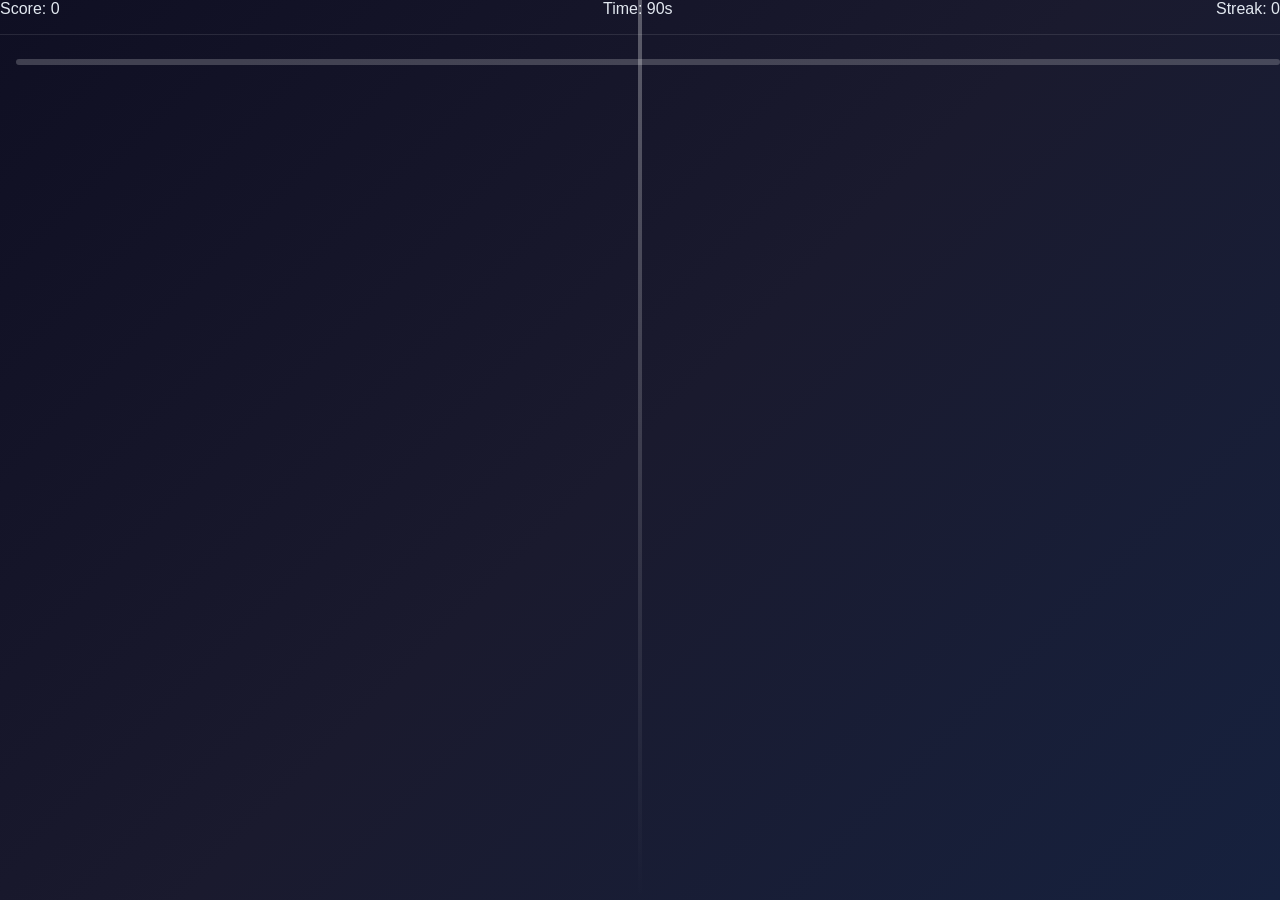
==== commit 8e4c358f: "Change title and restructure HTML layout Updated the title and modified the structure of the HTML la" ====
--- a/index.html
+++ b/index.html
@@ -4,83 +4,26 @@
   <meta charset="UTF-8">
   <meta name="viewport" content="width=device-width, initial-scale=1.0, viewport-fit=cover">
   <link rel="stylesheet" href="style.css">
-  <title>Fix My OSI Trainer</title>
+  <title>OSI Protocol Trainer</title>
 </head>
 <body>
-  <div class="container">
-    <!-- HUD -->
+  <main id="game-container">
     <header id="hud">
       <span id="score">Score: 0</span>
       <span id="timer">Time: 90s</span>
-      <div class="progress-container">
-        <div id="progress-fill" class="progress-fill"></div>
-      </div>
       <span id="streak">Streak: 0</span>
-      <span id="total">Progress: 0</span>
     </header>
 
+    <div class="progress-container">
+      <div id="progress-bar"></div>
+    </div>
+
     <div id="main-layout">
-      <!-- LEFT: Visual Stack -->
       <aside id="visual-stack-container">
         <div style="display:flex; gap:10px; align-items:flex-start;">
           <div id="packet-track">
             <div class="packet" id="pkt"></div>
           </div>
+
           <div id="osi-stack">
-            <div class="layer" id="l7" onclick="toggle(7)">
-              <div class="layer-num">7</div>
-              <div class="layer-name">Application</div>
-              <div class="layer-proto proto-text" id="p7">HTTP · DNS · SMTP</div>
-            </div>
-            <div class="layer" id="l6" onclick="toggle(6)">
-              <div class="layer-num">6</div>
-              <div class="layer-name">Presentation</div>
-              <div class="layer-proto proto-text" id="p6">TLS · JPEG · ASCII</div>
-            </div>
-            <div class="layer" id="l5" onclick="toggle(5)">
-              <div class="layer-num">5</div>
-              <div class="layer-name">Session</div>
-              <div class="layer-proto proto-text" id="p5">RPC · SIP · NetBIOS</div>
-            </div>
-            <div class="layer" id="l4" onclick="toggle(4)">
-              <div class="layer-num">4</div>
-              <div class="layer-name">Transport</div>
-              <div class="layer-proto proto-text" id="p4">TCP · UDP · QUIC</div>
-            </div>
-            <div class="layer" id="l3" onclick="toggle(3)">
-              <div class="layer-num">3</div>
-              <div class="layer-name">Network</div>
-              <div class="layer-proto proto-text" id="p3">IP · ICMP · BGP</div>
-            </div>
-            <div class="layer" id="l2" onclick="toggle(2)">
-              <div class="layer-num">2</div>
-              <div class="layer-name">Data Link</div>
-              <div class="layer-proto proto-text" id="p2">Ethernet · MAC · Wi-Fi</div>
-            </div>
-            <div class="layer" id="l1" onclick="toggle(1)">
-              <div class="layer-num">1</div>
-              <div class="layer-name">Physical</div>
-              <div class="layer-proto proto-text" id="p1">Fiber · USB · DSL</div>
-            </div>
-          </div>
-        </div>
-        
-        <div id="detail-panel" class="detail-panel"></div>
-        <div class="legend">Click layers to explore protocols</div>
-      </aside>
-
-      <!-- RIGHT: Quiz -->
-      <section id="question-container">
-        <h2 id="layer-display">Initializing Protocol Sequence...</h2>
-        <div id="question">Awaiting layer transmission...</div>
-        <div id="options"></div>
-        <div id="feedback"></div>
-      </section>
-    </div>
-
-    <div id="loading">📡 Uplinking to OSI Core...</div>
-  </div>
-
-  <script src="app.js" defer></script>
-</body>
-</html>
+            <div
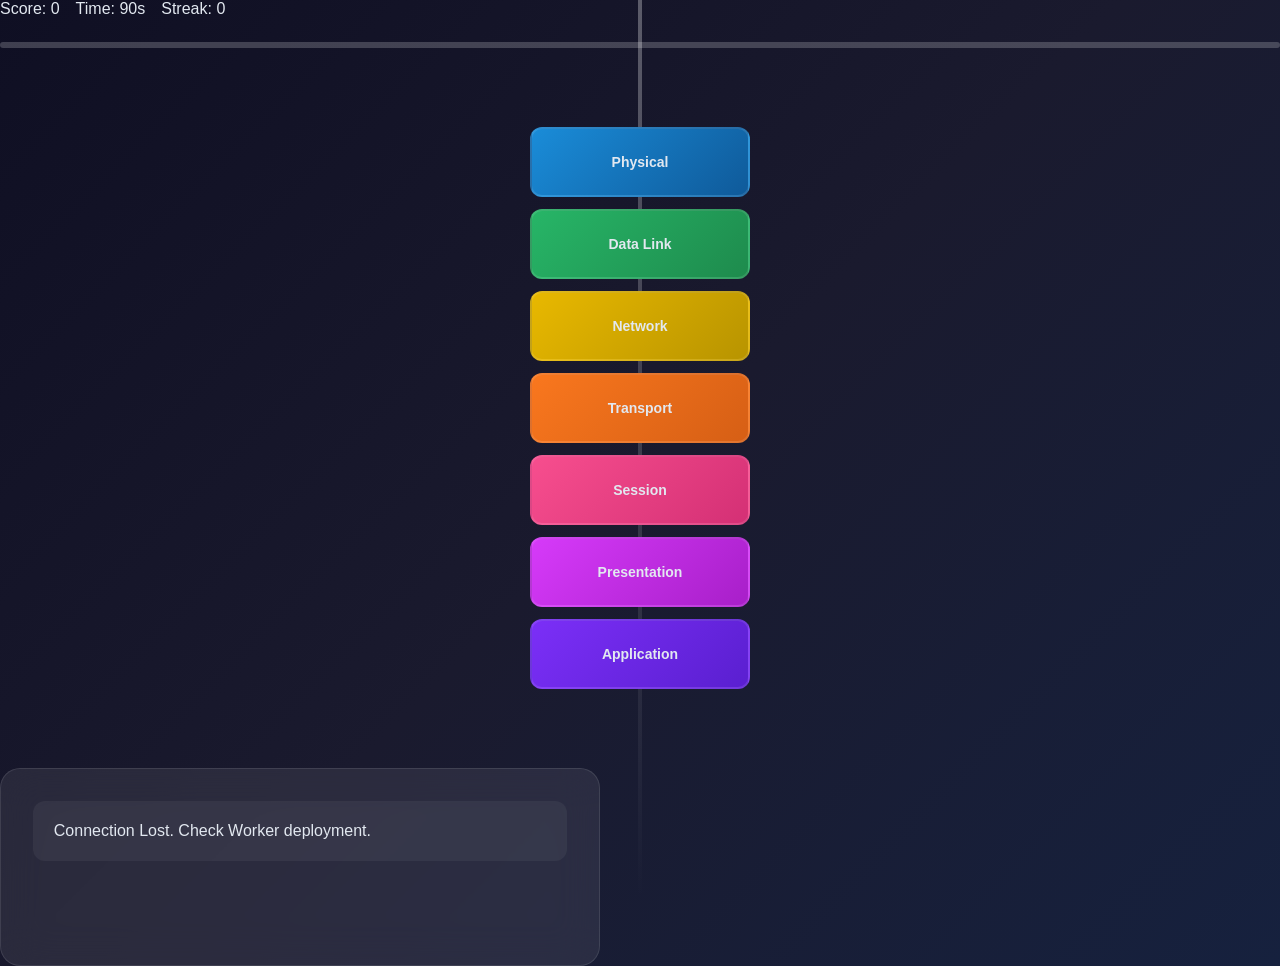
==== commit c8299ca5: "Refactor HTML structure for OSI Protocol Trainer" ====
--- a/index.html
+++ b/index.html
@@ -6,24 +6,63 @@
   <link rel="stylesheet" href="style.css">
   <title>OSI Protocol Trainer</title>
 </head>
+
 <body>
   <main id="game-container">
+
+    <!-- HUD -->
     <header id="hud">
       <span id="score">Score: 0</span>
       <span id="timer">Time: 90s</span>
       <span id="streak">Streak: 0</span>
     </header>
 
+    <!-- Progress -->
     <div class="progress-container">
       <div id="progress-bar"></div>
     </div>
 
+    <!-- MAIN LAYOUT -->
     <div id="main-layout">
+
+      <!-- LEFT: STACK -->
       <aside id="visual-stack-container">
-        <div style="display:flex; gap:10px; align-items:flex-start;">
+        <div class="stack-wrapper">
+
+          <!-- Packet Track -->
           <div id="packet-track">
-            <div class="packet" id="pkt"></div>
+            <div id="pkt"></div>
           </div>
 
+          <!-- OSI STACK -->
           <div id="osi-stack">
-            <div
+
+            <div id="l7" class="layer" data-name="Application"></div>
+            <div id="l6" class="layer" data-name="Presentation"></div>
+            <div id="l5" class="layer" data-name="Session"></div>
+            <div id="l4" class="layer" data-name="Transport"></div>
+            <div id="l3" class="layer" data-name="Network"></div>
+            <div id="l2" class="layer" data-name="Data Link"></div>
+            <div id="l1" class="layer" data-name="Physical"></div>
+
+          </div>
+        </div>
+      </aside>
+
+      <!-- RIGHT: QUIZ -->
+      <section id="quiz-container">
+
+        <div id="question">Loading question...</div>
+
+        <div id="options"></div>
+
+        <div id="feedback"></div>
+
+      </section>
+
+    </div>
+  </main>
+
+  <script src="app.js"></script>
+</body>
+</html>
--- a/style.css
+++ b/style.css
@@ -1,7 +1,7 @@
-/* OSI Model Trainer - Complete Responsive Stylesheet */
-/* 2-column layout: left stack+packet, right quiz. Fixes alignment, active states, animations. */
+/* OSI Model Trainer - Hardened Responsive Stylesheet */
 
 * { box-sizing: border-box; margin: 0; padding: 0; }
+
 body { 
   font-family: 'Segoe UI', Tahoma, Geneva, Verdana, sans-serif; 
   background: linear-gradient(135deg, #0f0f23 0%, #1a1a2e 50%, #16213e 100%);
@@ -10,8 +10,14 @@
   overflow-x: hidden;
 }
 
+/* =========================
+   LAYOUT
+========================= */
+
 .container {
   display: flex;
+  align-items: stretch;
+  justify-content: center;
   min-height: 100vh;
   max-width: 1400px;
   margin: 0 auto;
@@ -19,53 +25,92 @@
   padding: 1rem;
 }
 
-/* LEFT: OSI Stack + Packet Track */
+/* =========================
+   OSI STACK
+========================= */
+
 #osi-stack {
-  flex: 1;
-  display: flex;
-  flex-direction: column-reverse; /* Layer 1 (Physical) at bottom */
+  flex: 0 0 300px;
+  display: flex;
+  flex-direction: column-reverse;
   align-items: center;
+  justify-content: center;
   position: relative;
   height: 80vh;
-  max-width: 300px;
-  margin: auto;
-}
+  min-height: 500px;
+}
+
+/* Ensure track always fills */
+#packet-track {
+  position: absolute;
+  left: 50%;
+  top: 0;
+  width: 4px;
+  height: 100%;
+  transform: translateX(-50%);
+  background: linear-gradient(to bottom, rgba(255,255,255,0.3), transparent);
+  z-index: 1;
+}
+
+/* Packet */
+#pkt {
+  position: absolute;
+  width: 22px;
+  height: 22px;
+  border-radius: 50%;
+  left: 50%;
+  transform: translateX(-50%);
+  top: 0;
+  opacity: 0;
+  z-index: 5;
+  border: 3px solid rgba(255,255,255,0.9);
+  background: white;
+  transition: top 0.5s ease, opacity 0.3s ease;
+}
+
+/* =========================
+   LAYERS
+========================= */
 
 .layer {
   width: 220px;
   height: 70px;
-  margin: 8px 0;
+  margin: 6px 0;
   border-radius: 12px;
   display: flex;
   align-items: center;
   justify-content: center;
   font-weight: 700;
   font-size: 14px;
-  text-shadow: 0 2px 4px rgba(0,0,0,0.5);
+  text-align: center;
   cursor: pointer;
-  transition: all 0.4s cubic-bezier(0.25, 0.46, 0.45, 0.94);
   position: relative;
+  z-index: 2;
   overflow: hidden;
+
   border: 2px solid rgba(255,255,255,0.1);
-}
-
+  transition: transform 0.25s ease, box-shadow 0.25s ease, filter 0.25s ease;
+}
+
+/* Always show label fallback */
 .layer::before {
   content: attr(data-name);
-  position: absolute;
+  position: relative;
   z-index: 2;
-  opacity: 0;
-  transition: opacity 0.3s;
-}
-
-.layer.active::before { opacity: 1; }
-
+  opacity: 1;
+}
+
+/* Active state (JS optional but supported) */
 .layer.active {
-  transform: translateX(15px) scale(1.08);
-  box-shadow: 0 12px 40px rgba(0,255,0,0.4), 0 0 0 2px rgba(255,255,255,0.8);
-  filter: brightness(1.2) drop-shadow(0 8px 20px rgba(0,255,0,0.3));
-}
-
-/* Layer Colors (match your JS explorerData) */
+  transform: translateX(12px) scale(1.05);
+  box-shadow: 0 10px 30px rgba(0,255,0,0.35);
+  filter: brightness(1.15);
+}
+
+/* =========================
+   COLORS
+========================= */
+
 #l1 { background: linear-gradient(135deg, #1a8cd8, #0f5a9a); }
 #l2 { background: linear-gradient(135deg, #27b567, #1e8b4d); }
 #l3 { background: linear-gradient(135deg, #e8b800, #b89400); }
@@ -74,210 +119,164 @@
 #l6 { background: linear-gradient(135deg, #d63af9, #a81fc9); }
 #l7 { background: linear-gradient(135deg, #7b2ff7, #5a1fd0); }
 
-/* Tidbit Protocol Text Typewriter */
+/* =========================
+   PROTOCOL TEXT
+========================= */
+
 .proto-text {
   position: absolute;
-  bottom: -25px;
+  bottom: -22px;
   left: 50%;
   transform: translateX(-50%);
   font-size: 11px;
-  font-weight: 500;
-  color: rgba(255,255,255,0.9);
+  color: rgba(255,255,255,0.85);
   white-space: nowrap;
-  overflow: hidden;
-  width: 0;
-  border-right: 1px solid rgba(255,255,255,0.8);
+  opacity: 0;
 }
 
 .proto-text.run {
-  animation: 
-    typewriter 2.5s steps(25) forwards,
-    blink-caret 0.75s step-end infinite;
-}
-
-@keyframes typewriter {
-  to { width: 140px; }
-}
-@keyframes blink-caret {
-  0%, 50% { border-color: rgba(255,255,255,0.8); }
-  51%, 100% { border-color: transparent; }
-}
-
-#packet-track {
-  position: absolute;
-  left: 50%;
-  top: 0;
-  width: 4px;
-  height: 100%;
-  background: linear-gradient(to bottom, rgba(255,255,255,0.3), transparent);
-  transform: translateX(-50%);
-  z-index: 1;
-}
-
-#pkt {
-  position: absolute;
-  width: 24px;
-  height: 24px;
-  border-radius: 50%;
-  left: -10px; /* Center on track */
-  top: 0;
-  opacity: 0;
-  transition: all 0.6s cubic-bezier(0.25, 0.46, 0.45, 0.94);
-  z-index: 10;
-  border: 3px solid rgba(255,255,255,0.9);
-}
-
-/* RIGHT: Quiz Panel */
+  opacity: 1;
+  animation: fadeIn 0.5s ease;
+}
+
+/* =========================
+   QUIZ PANEL
+========================= */
+
 #quiz-container {
-  flex: 1.2;
+  flex: 1;
   max-width: 600px;
   background: rgba(255,255,255,0.08);
   backdrop-filter: blur(20px);
-  border-radius: 24px;
+  border-radius: 20px;
   padding: 2rem;
   border: 1px solid rgba(255,255,255,0.1);
-  box-shadow: 0 20px 60px rgba(0,0,0,0.3);
 }
 
 #hud {
   display: flex;
-  justify-content: space-between;
   align-items: center;
+  gap: 1rem;
   margin-bottom: 1.5rem;
-  padding-bottom: 1rem;
-  border-bottom: 1px solid rgba(255,255,255,0.1);
 }
 
 #layer-display {
-  font-size: 1.4rem;
+  font-size: 1.3rem;
   font-weight: 800;
-  background: linear-gradient(135deg, #7b2ff7, #f74e8e);
-  -webkit-background-clip: text;
-  -webkit-text-fill-color: transparent;
-  background-clip: text;
 }
 
 #progress-bar {
+  flex: 1;
   height: 6px;
   background: rgba(255,255,255,0.2);
   border-radius: 3px;
   overflow: hidden;
-  flex: 1;
-  margin-left: 1rem;
 }
 
 #progress-fill {
   height: 100%;
+  width: 0%;
   background: linear-gradient(90deg, #27b567, #4ade80);
-  width: 0%;
-  transition: width 0.5s ease;
-  border-radius: 3px;
-}
-
-.stats { font-size: 0.9rem; opacity: 0.8; }
+  transition: width 0.4s ease;
+}
 
 #question {
+  padding: 1.3rem;
+  border-radius: 12px;
   background: rgba(255,255,255,0.05);
-  padding: 1.5rem;
-  border-radius: 16px;
-  font-size: 1.1rem;
-  line-height: 1.6;
-  margin-bottom: 1.5rem;
-  border-left: 4px solid #7b2ff7;
+  margin-bottom: 1rem;
 }
 
 #options {
   display: grid;
-  gap: 1rem;
-  margin-bottom: 1rem;
+  gap: 0.8rem;
 }
 
 .option {
+  padding: 0.9rem 1rem;
+  border-radius: 10px;
+  border: 2px solid rgba(255,255,255,0.2);
   background: rgba(255,255,255,0.1);
-  border: 2px solid rgba(255,255,255,0.2);
-  padding: 1rem 1.2rem;
-  border-radius: 12px;
-  font-size: 1rem;
   cursor: pointer;
-  transition: all 0.3s ease;
-  text-align: left;
+  transition: 0.2s ease;
 }
 
 .option:hover {
   background: rgba(255,255,255,0.2);
-  border-color: rgba(255,255,255,0.4);
-  transform: translateY(-2px);
-  box-shadow: 0 8px 25px rgba(0,0,0,0.2);
-}
-
-.option:active { transform: translateY(0); }
+}
 
 #feedback {
-  min-height: 60px;
-  padding: 1rem;
-  border-radius: 12px;
-  font-weight: 600;
+  margin-top: 1rem;
+  min-height: 40px;
   text-align: center;
-  margin-top: 1rem;
-}
-
-#loading { 
-  position: absolute;
-  top: 50%;
-  left: 50%;
-  transform: translate(-50%, -50%);
-  color: #7b2ff7;
-  font-size: 1.2rem;
-}
-
-/* Detail Panel (Right side overlay or bottom) */
+}
+
+/* =========================
+   DETAIL PANEL
+========================= */
+
 #detail-panel {
   position: fixed;
   bottom: 20px;
   right: 20px;
-  width: 320px;
-  max-height: 200px;
+  width: 300px;
   background: rgba(15,15,35,0.95);
-  backdrop-filter: blur(20px);
-  border-radius: 16px;
-  padding: 1.2rem;
-  border: 1px solid rgba(255,255,255,0.15);
-  box-shadow: 0 20px 60px rgba(0,0,0,0.4);
-  z-index: 100;
+  border-radius: 12px;
+  padding: 1rem;
+  opacity: 0;
   visibility: hidden;
-  opacity: 0;
-  transition: all 0.4s cubic-bezier(0.25, 0.46, 0.45, 0.94);
+  transform: translateY(10px);
+  transition: 0.3s ease;
 }
 
 #detail-panel.visible {
+  opacity: 1;
   visibility: visible;
-  opacity: 1;
-  transform: translateY(-10px);
-}
-
-.expl { display: block; margin-top: 0.5rem; opacity: 0.8; font-size: 0.9rem; }
-
-/* Responsive */
+  transform: translateY(0);
+}
+
+/* =========================
+   MOBILE
+========================= */
+
 @media (max-width: 768px) {
-  .container { flex-direction: column; padding: 0.5rem; }
-  #osi-stack { height: 50vh; max-width: none; }
-  .layer { width: 180px; height: 50px; font-size: 12px; margin: 4px 0; }
-  #quiz-container { padding: 1.5rem; border-radius: 16px; }
-  #detail-panel { 
+  .container {
+    flex-direction: column;
+    align-items: center;
+  }
+
+  #osi-stack {
+    height: auto;
+    min-height: auto;
+  }
+
+  #packet-track {
+    display: none; /* prevents glitching on mobile */
+  }
+
+  #pkt {
+    display: none;
+  }
+
+  .layer {
+    width: 180px;
+    height: 50px;
+  }
+
+  #detail-panel {
     position: relative;
+    width: 100%;
     bottom: auto;
     right: auto;
-    width: 100%;
-    max-height: none;
     margin-top: 1rem;
   }
 }
 
-@media (max-width: 480px) {
-  #options { grid-template-columns: 1fr; }
-  .layer { width: 160px; height: 45px; }
-}
-
-/* Utilities */
-.fade-in { animation: fadeIn 0.8s ease-in; }
-@keyframes fadeIn { from { opacity: 0; transform: translateY(20px); } to { opacity: 1; transform: translateY(0); } }
+/* =========================
+   ANIMATIONS
+========================= */
+
+@keyframes fadeIn {
+  from { opacity: 0; }
+  to { opacity: 1; }
+}
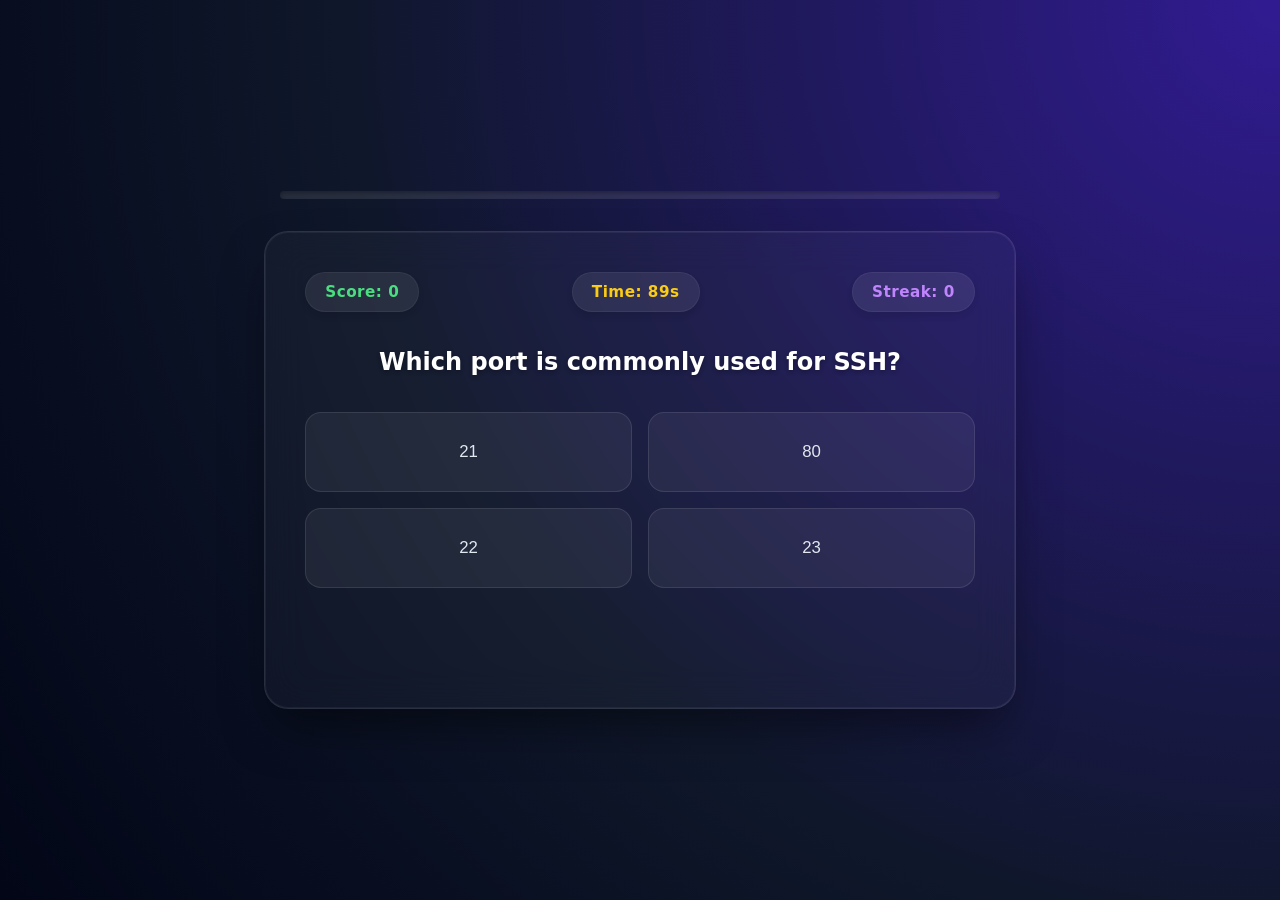
==== commit 379829a2: "Add files via upload" ====
--- a/index.html
+++ b/index.html
@@ -3,64 +3,38 @@
 <head>
   <meta charset="UTF-8">
   <meta name="viewport" content="width=device-width, initial-scale=1.0, viewport-fit=cover">
+  <meta name="description" content="AI Quiz App - A beautifully designed, dynamic quiz application powered by AI. Test your tech knowledge.">
   <link rel="stylesheet" href="style.css">
-  <title>OSI Protocol Trainer</title>
+  <title>AI Quiz App</title>
 </head>
 
 <body>
-  <main id="game-container">
-
-    <!-- HUD -->
-    <header id="hud">
-      <span id="score">Score: 0</span>
-      <span id="timer">Time: 90s</span>
-      <span id="streak">Streak: 0</span>
-    </header>
+  <main id="game-container" class="container">
 
     <!-- Progress -->
-    <div class="progress-container">
-      <div id="progress-bar"></div>
+    <div class="progress-container" aria-label="Game Progress">
+      <div id="progress-bar">
+        <div id="progress-fill"></div>
+      </div>
     </div>
 
-    <!-- MAIN LAYOUT -->
-    <div id="main-layout">
+    <!-- QUIZ -->
+    <section id="quiz-container" aria-labelledby="question">
+      <!-- HUD -->
+      <header id="hud" aria-label="Heads Up Display">
+        <div id="score" class="hud-pill">Score: 0</div>
+        <div id="timer" class="hud-pill">Time: 90s</div>
+        <div id="streak" class="hud-pill">Streak: 0</div>
+      </header>
 
-      <!-- LEFT: STACK -->
-      <aside id="visual-stack-container">
-        <div class="stack-wrapper">
+      <h1 id="question">Loading question...</h1>
 
-          <!-- Packet Track -->
-          <div id="packet-track">
-            <div id="pkt"></div>
-          </div>
+      <div id="options" role="group" aria-label="Answer Options"></div>
 
-          <!-- OSI STACK -->
-          <div id="osi-stack">
+      <div id="feedback" aria-live="polite"></div>
 
-            <div id="l7" class="layer" data-name="Application"></div>
-            <div id="l6" class="layer" data-name="Presentation"></div>
-            <div id="l5" class="layer" data-name="Session"></div>
-            <div id="l4" class="layer" data-name="Transport"></div>
-            <div id="l3" class="layer" data-name="Network"></div>
-            <div id="l2" class="layer" data-name="Data Link"></div>
-            <div id="l1" class="layer" data-name="Physical"></div>
+    </section>
 
-          </div>
-        </div>
-      </aside>
-
-      <!-- RIGHT: QUIZ -->
-      <section id="quiz-container">
-
-        <div id="question">Loading question...</div>
-
-        <div id="options"></div>
-
-        <div id="feedback"></div>
-
-      </section>
-
-    </div>
   </main>
 
   <script src="app.js"></script>
--- a/style.css
+++ b/style.css
@@ -1,13 +1,22 @@
-/* OSI Model Trainer - Hardened Responsive Stylesheet */
-
-* { box-sizing: border-box; margin: 0; padding: 0; }
+/* Modern, Glassmorphic, Mobile-First Stylesheet */
+
+* { 
+  box-sizing: border-box; 
+  margin: 0; 
+  padding: 0; 
+}
 
 body { 
-  font-family: 'Segoe UI', Tahoma, Geneva, Verdana, sans-serif; 
-  background: linear-gradient(135deg, #0f0f23 0%, #1a1a2e 50%, #16213e 100%);
-  color: #e2e8f0; 
+  font-family: system-ui, -apple-system, BlinkMacSystemFont, 'Segoe UI', Roboto, Helvetica, Arial, sans-serif;
+  /* Deep, vibrant modern background */
+  background: radial-gradient(circle at top right, #311b92, #0f172a 60%, #020617);
+  color: #f8fafc; 
   min-height: 100vh; 
+  display: flex;
+  align-items: center;
+  justify-content: center;
   overflow-x: hidden;
+  line-height: 1.5;
 }
 
 /* =========================
@@ -15,268 +24,185 @@
 ========================= */
 
 .container {
-  display: flex;
-  align-items: stretch;
-  justify-content: center;
-  min-height: 100vh;
-  max-width: 1400px;
-  margin: 0 auto;
+  width: 100%;
+  max-width: 800px;
+  padding: 1.5rem;
+  display: flex;
+  flex-direction: column;
   gap: 2rem;
-  padding: 1rem;
-}
-
-/* =========================
-   OSI STACK
-========================= */
-
-#osi-stack {
-  flex: 0 0 300px;
-  display: flex;
-  flex-direction: column-reverse;
-  align-items: center;
-  justify-content: center;
-  position: relative;
-  height: 80vh;
-  min-height: 500px;
-}
-
-/* Ensure track always fills */
-#packet-track {
-  position: absolute;
-  left: 50%;
-  top: 0;
-  width: 4px;
-  height: 100%;
-  transform: translateX(-50%);
-  background: linear-gradient(to bottom, rgba(255,255,255,0.3), transparent);
-  z-index: 1;
-}
-
-/* Packet */
-#pkt {
-  position: absolute;
-  width: 22px;
-  height: 22px;
-  border-radius: 50%;
-  left: 50%;
-  transform: translateX(-50%);
-  top: 0;
-  opacity: 0;
-  z-index: 5;
-  border: 3px solid rgba(255,255,255,0.9);
-  background: white;
-  transition: top 0.5s ease, opacity 0.3s ease;
-}
-
-/* =========================
-   LAYERS
-========================= */
-
-.layer {
-  width: 220px;
-  height: 70px;
-  margin: 6px 0;
-  border-radius: 12px;
-  display: flex;
-  align-items: center;
-  justify-content: center;
-  font-weight: 700;
-  font-size: 14px;
-  text-align: center;
-  cursor: pointer;
-  position: relative;
-  z-index: 2;
+}
+
+/* =========================
+   PROGRESS BAR
+========================= */
+
+.progress-container {
+  width: 100%;
+  padding: 0 1rem;
+}
+
+#progress-bar {
+  width: 100%;
+  height: 8px;
+  background: rgba(255, 255, 255, 0.1);
+  border-radius: 9999px;
   overflow: hidden;
-
-  border: 2px solid rgba(255,255,255,0.1);
-  transition: transform 0.25s ease, box-shadow 0.25s ease, filter 0.25s ease;
-}
-
-/* Always show label fallback */
-.layer::before {
-  content: attr(data-name);
-  position: relative;
-  z-index: 2;
-  opacity: 1;
-}
-
-/* Active state (JS optional but supported) */
-.layer.active {
-  transform: translateX(12px) scale(1.05);
-  box-shadow: 0 10px 30px rgba(0,255,0,0.35);
-  filter: brightness(1.15);
-}
-
-/* =========================
-   COLORS
-========================= */
-
-#l1 { background: linear-gradient(135deg, #1a8cd8, #0f5a9a); }
-#l2 { background: linear-gradient(135deg, #27b567, #1e8b4d); }
-#l3 { background: linear-gradient(135deg, #e8b800, #b89400); }
-#l4 { background: linear-gradient(135deg, #f9771e, #d65f15); }
-#l5 { background: linear-gradient(135deg, #f74e8e, #d43075); }
-#l6 { background: linear-gradient(135deg, #d63af9, #a81fc9); }
-#l7 { background: linear-gradient(135deg, #7b2ff7, #5a1fd0); }
-
-/* =========================
-   PROTOCOL TEXT
-========================= */
-
-.proto-text {
-  position: absolute;
-  bottom: -22px;
-  left: 50%;
-  transform: translateX(-50%);
-  font-size: 11px;
-  color: rgba(255,255,255,0.85);
-  white-space: nowrap;
-  opacity: 0;
-}
-
-.proto-text.run {
-  opacity: 1;
-  animation: fadeIn 0.5s ease;
-}
-
-/* =========================
-   QUIZ PANEL
-========================= */
-
-#quiz-container {
-  flex: 1;
-  max-width: 600px;
-  background: rgba(255,255,255,0.08);
-  backdrop-filter: blur(20px);
-  border-radius: 20px;
-  padding: 2rem;
-  border: 1px solid rgba(255,255,255,0.1);
-}
-
-#hud {
-  display: flex;
-  align-items: center;
-  gap: 1rem;
-  margin-bottom: 1.5rem;
-}
-
-#layer-display {
-  font-size: 1.3rem;
-  font-weight: 800;
-}
-
-#progress-bar {
-  flex: 1;
-  height: 6px;
-  background: rgba(255,255,255,0.2);
-  border-radius: 3px;
-  overflow: hidden;
+  box-shadow: inset 0 2px 4px rgba(0,0,0,0.3);
 }
 
 #progress-fill {
   height: 100%;
   width: 0%;
-  background: linear-gradient(90deg, #27b567, #4ade80);
-  transition: width 0.4s ease;
-}
+  background: linear-gradient(90deg, #ec4899, #8b5cf6, #3b82f6);
+  border-radius: 9999px;
+  transition: width 0.5s cubic-bezier(0.4, 0, 0.2, 1);
+  box-shadow: 0 0 10px rgba(139, 92, 246, 0.5);
+}
+
+/* =========================
+   QUIZ PANEL (GLASSMORPHISM)
+========================= */
+
+#quiz-container {
+  background: rgba(255, 255, 255, 0.03);
+  backdrop-filter: blur(20px);
+  -webkit-backdrop-filter: blur(20px);
+  border: 1px solid rgba(255, 255, 255, 0.1);
+  border-radius: 24px;
+  padding: 2.5rem;
+  box-shadow: 0 25px 50px -12px rgba(0, 0, 0, 0.5), 0 0 0 1px rgba(255,255,255,0.05) inset;
+  display: flex;
+  flex-direction: column;
+  gap: 2rem;
+  animation: slideUp 0.6s cubic-bezier(0.16, 1, 0.3, 1) forwards;
+}
+
+/* =========================
+   HUD (Heads Up Display)
+========================= */
+
+#hud {
+  display: flex;
+  align-items: center;
+  justify-content: space-between;
+  gap: 1rem;
+  flex-wrap: wrap;
+}
+
+.hud-pill {
+  background: rgba(255, 255, 255, 0.08);
+  padding: 0.5rem 1.2rem;
+  border-radius: 9999px;
+  font-weight: 600;
+  font-size: 0.95rem;
+  letter-spacing: 0.5px;
+  border: 1px solid rgba(255, 255, 255, 0.05);
+  box-shadow: 0 4px 6px rgba(0,0,0,0.1);
+}
+
+#score { color: #4ade80; }
+#timer { color: #facc15; }
+#streak { color: #c084fc; }
+
+/* =========================
+   QUESTION
+========================= */
 
 #question {
-  padding: 1.3rem;
-  border-radius: 12px;
-  background: rgba(255,255,255,0.05);
-  margin-bottom: 1rem;
-}
+  font-size: 1.5rem;
+  font-weight: 700;
+  color: #ffffff;
+  text-align: center;
+  margin: 0;
+  text-shadow: 0 2px 4px rgba(0,0,0,0.3);
+}
+
+/* =========================
+   OPTIONS
+========================= */
 
 #options {
   display: grid;
-  gap: 0.8rem;
+  gap: 1rem;
+  grid-template-columns: 1fr;
+}
+
+@media (min-width: 640px) {
+  #options {
+    grid-template-columns: 1fr 1fr;
+  }
 }
 
 .option {
-  padding: 0.9rem 1rem;
-  border-radius: 10px;
-  border: 2px solid rgba(255,255,255,0.2);
-  background: rgba(255,255,255,0.1);
+  padding: 1.2rem;
+  border-radius: 16px;
+  background: rgba(255, 255, 255, 0.06);
+  border: 1px solid rgba(255, 255, 255, 0.1);
+  color: #e2e8f0;
+  font-weight: 500;
+  font-size: 1.05rem;
   cursor: pointer;
-  transition: 0.2s ease;
+  transition: all 0.2s cubic-bezier(0.4, 0, 0.2, 1);
+  text-align: center;
+  display: flex;
+  align-items: center;
+  justify-content: center;
+  min-height: 80px;
 }
 
 .option:hover {
-  background: rgba(255,255,255,0.2);
-}
+  background: rgba(255, 255, 255, 0.12);
+  border-color: rgba(255, 255, 255, 0.3);
+  transform: translateY(-3px);
+  box-shadow: 0 10px 20px -5px rgba(0, 0, 0, 0.3);
+}
+
+.option:active {
+  transform: translateY(1px);
+}
+
+/* =========================
+   FEEDBACK
+========================= */
 
 #feedback {
-  margin-top: 1rem;
-  min-height: 40px;
-  text-align: center;
-}
-
-/* =========================
-   DETAIL PANEL
-========================= */
-
-#detail-panel {
-  position: fixed;
-  bottom: 20px;
-  right: 20px;
-  width: 300px;
-  background: rgba(15,15,35,0.95);
+  min-height: 48px;
+  display: flex;
+  align-items: center;
+  justify-content: center;
+  font-weight: 700;
+  font-size: 1.2rem;
   border-radius: 12px;
-  padding: 1rem;
+  padding: 0.5rem;
   opacity: 0;
-  visibility: hidden;
-  transform: translateY(10px);
-  transition: 0.3s ease;
-}
-
-#detail-panel.visible {
+  transition: opacity 0.3s ease;
+}
+
+#feedback:not(:empty) {
   opacity: 1;
-  visibility: visible;
-  transform: translateY(0);
-}
-
-/* =========================
-   MOBILE
-========================= */
-
-@media (max-width: 768px) {
-  .container {
-    flex-direction: column;
-    align-items: center;
+}
+
+.feedback-correct {
+  color: #4ade80;
+  background: rgba(74, 222, 128, 0.1);
+}
+
+.feedback-incorrect {
+  color: #f87171;
+  background: rgba(248, 113, 113, 0.1);
+}
+
+/* =========================
+   ANIMATIONS
+========================= */
+
+@keyframes slideUp {
+  from { 
+    opacity: 0; 
+    transform: translateY(30px); 
   }
-
-  #osi-stack {
-    height: auto;
-    min-height: auto;
+  to { 
+    opacity: 1; 
+    transform: translateY(0); 
   }
-
-  #packet-track {
-    display: none; /* prevents glitching on mobile */
-  }
-
-  #pkt {
-    display: none;
-  }
-
-  .layer {
-    width: 180px;
-    height: 50px;
-  }
-
-  #detail-panel {
-    position: relative;
-    width: 100%;
-    bottom: auto;
-    right: auto;
-    margin-top: 1rem;
-  }
-}
-
-/* =========================
-   ANIMATIONS
-========================= */
-
-@keyframes fadeIn {
-  from { opacity: 0; }
-  to { opacity: 1; }
-}
+}
